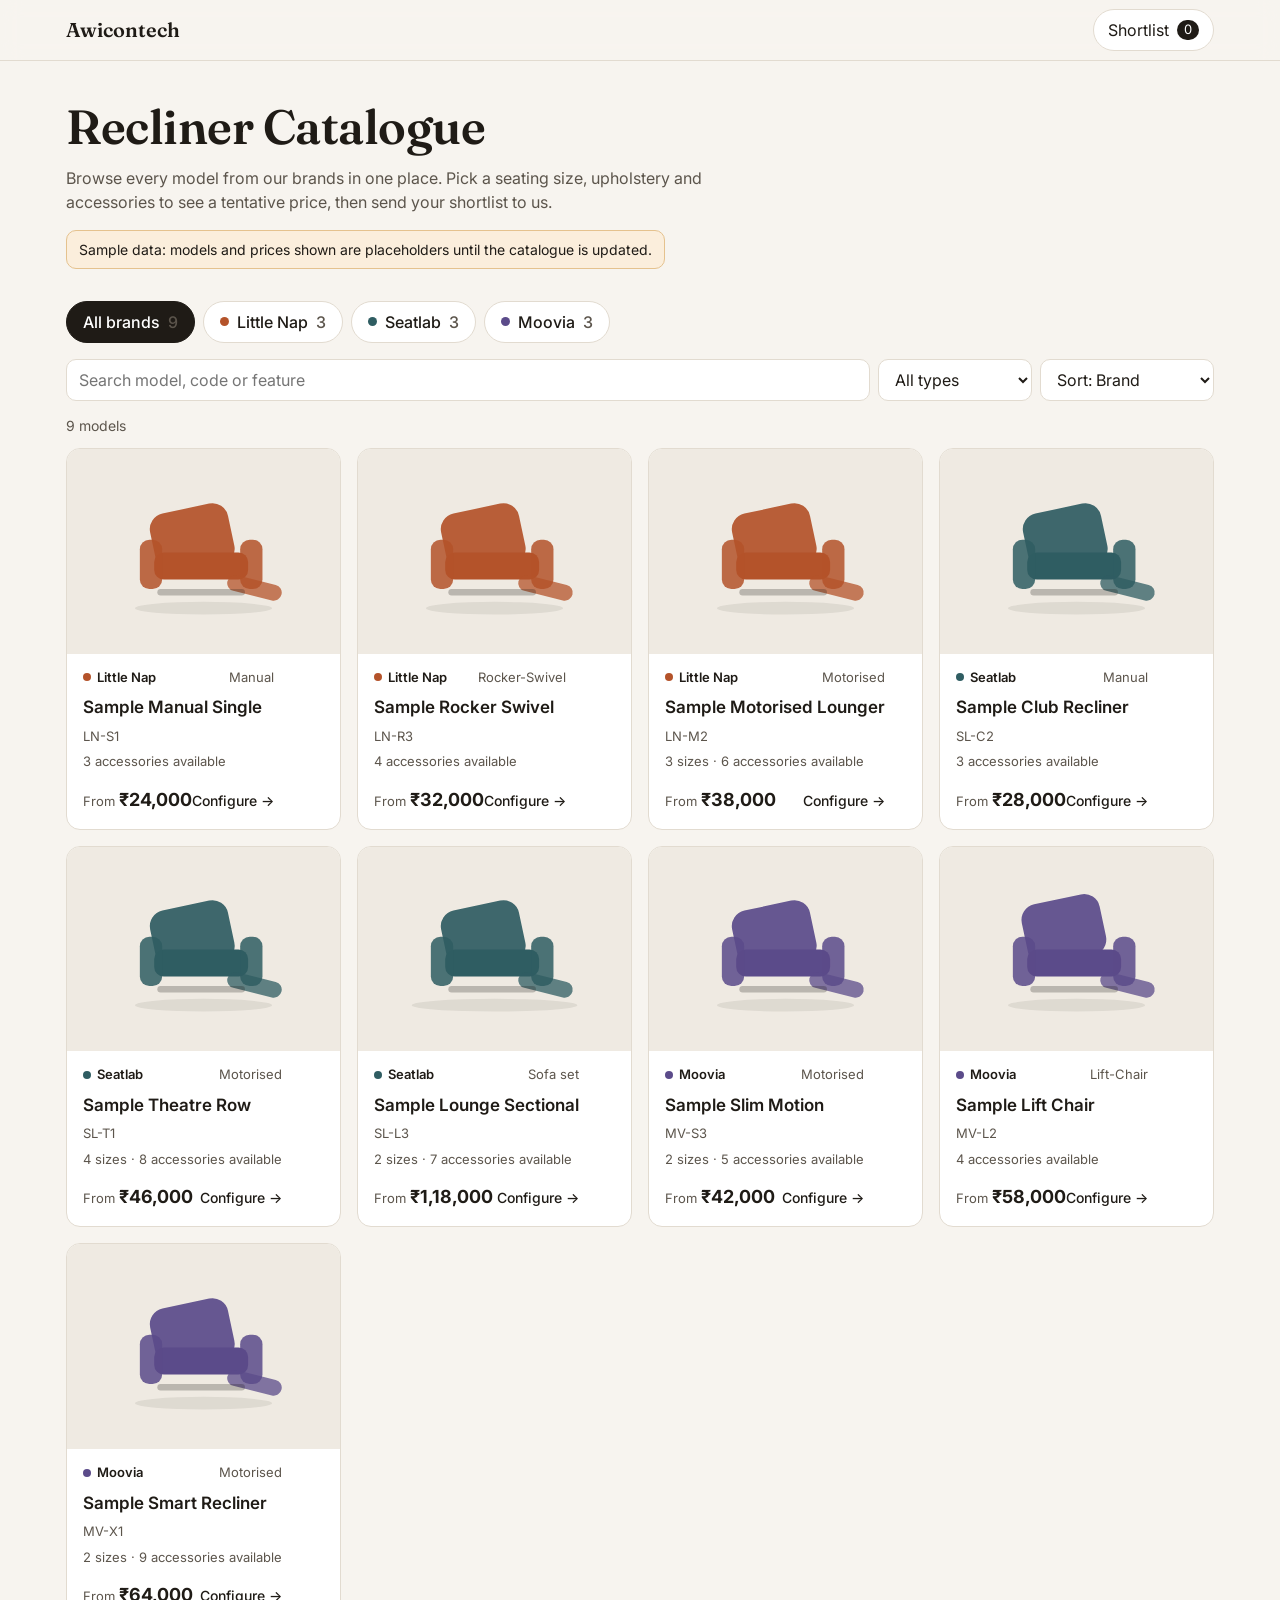
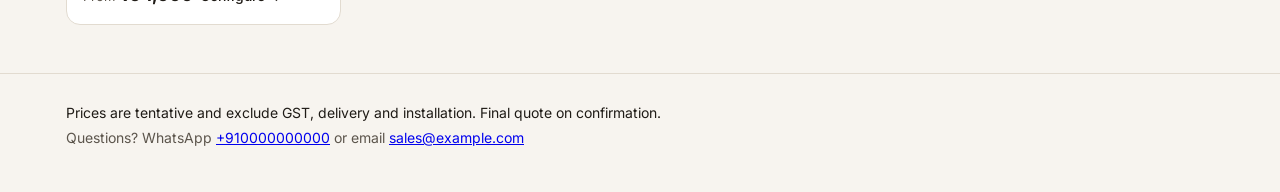
==== index.html @ ffc33d32 "Recliner catalogue page" ====
<!doctype html>
<html lang="en">
<head>
  <meta charset="utf-8">
  <meta name="viewport" content="width=device-width, initial-scale=1">
  <title>Recliner Catalogue</title>
  <meta name="description" content="Browse recliners from Little Nap, Seatlab and Moovia, choose accessories and see a tentative price.">
  <link rel="preconnect" href="https://fonts.googleapis.com">
  <link rel="preconnect" href="https://fonts.gstatic.com" crossorigin>
  <link href="https://fonts.googleapis.com/css2?family=Fraunces:opsz,wght@9..144,500;9..144,600&family=Inter:wght@400;500;600&display=swap" rel="stylesheet">
  <link rel="stylesheet" href="styles.css">
</head>
<body>
  <header class="site-header">
    <div class="wrap header-inner">
      <a class="logo" href="#" id="logo"></a>
      <button class="shortlist-btn" id="openShortlist" type="button" aria-haspopup="dialog">
        Shortlist <span class="count" id="shortlistCount">0</span>
      </button>
    </div>
  </header>

  <main>
    <section class="hero wrap">
      <h1 id="heroTitle">Recliner Catalogue</h1>
      <p class="lede">Browse every model from our brands in one place. Pick a seating size, upholstery and accessories to see a tentative price, then send your shortlist to us.</p>
      <div class="notice" id="sampleNotice" hidden>Sample data: models and prices shown are placeholders until the catalogue is updated.</div>
    </section>

    <section class="wrap controls" aria-label="Filters">
      <div class="brand-tabs" id="brandTabs" role="tablist"></div>
      <div class="filter-row">
        <label class="field search">
          <span class="sr">Search</span>
          <input type="search" id="search" placeholder="Search model, code or feature">
        </label>
        <label class="field">
          <span class="sr">Type</span>
          <select id="typeFilter"></select>
        </label>
        <label class="field">
          <span class="sr">Sort</span>
          <select id="sort">
            <option value="brand">Sort: Brand</option>
            <option value="price-asc">Price: low to high</option>
            <option value="price-desc">Price: high to low</option>
            <option value="name">Name A–Z</option>
          </select>
        </label>
      </div>
      <p class="result-count" id="resultCount" aria-live="polite"></p>
    </section>

    <section class="wrap grid" id="grid" aria-label="Models"></section>
  </main>

  <footer class="site-footer">
    <div class="wrap">
      <p id="priceNote"></p>
      <p class="muted" id="contactLine"></p>
    </div>
  </footer>

  <!-- Model detail / configurator -->
  <dialog class="sheet" id="modelDialog" aria-labelledby="mTitle">
    <form method="dialog" class="sheet-inner" id="modelForm">
      <button class="close" value="close" aria-label="Close">×</button>
      <div class="m-media" id="mMedia"></div>
      <div class="m-body">
        <p class="m-brand" id="mBrand"></p>
        <h2 id="mTitle"></h2>
        <p class="m-desc" id="mDesc"></p>
        <ul class="m-features" id="mFeatures"></ul>

        <fieldset>
          <legend>Seating</legend>
          <div class="chips" id="mVariants"></div>
        </fieldset>
        <fieldset>
          <legend>Upholstery</legend>
          <div class="chips" id="mUpholstery"></div>
        </fieldset>
        <fieldset>
          <legend>Accessories</legend>
          <div class="acc-list" id="mAccessories"></div>
        </fieldset>

        <div class="m-total">
          <div>
            <span class="muted">Tentative price</span>
            <strong id="mTotal"></strong>
            <small class="muted" id="mBreakdown"></small>
          </div>
          <button class="primary" type="button" id="mAdd">Add to shortlist</button>
        </div>
        <button class="link" type="button" id="mShare">Copy link to this model</button>
      </div>
    </form>
  </dialog>

  <!-- Shortlist drawer -->
  <dialog class="drawer" id="shortlistDialog" aria-labelledby="sTitle">
    <div class="drawer-inner">
      <div class="drawer-head">
        <h2 id="sTitle">Your shortlist</h2>
        <button class="close" type="button" id="closeShortlist" aria-label="Close">×</button>
      </div>
      <div class="drawer-list" id="shortlistItems"></div>
      <div class="drawer-foot">
        <div class="grand"><span>Estimated total</span><strong id="grandTotal"></strong></div>
        <p class="muted small" id="drawerNote"></p>
        <div class="drawer-actions">
          <a class="primary" id="sendWhatsapp" target="_blank" rel="noopener">Send on WhatsApp</a>
          <button type="button" id="copyQuote">Copy as text</button>
          <button type="button" id="printQuote">Print / PDF</button>
        </div>
        <button class="link danger" type="button" id="clearShortlist">Clear shortlist</button>
      </div>
    </div>
  </dialog>

  <div class="toast" id="toast" role="status" aria-live="polite"></div>

  <script src="catalogue-data.js"></script>
  <script src="app.js"></script>
</body>
</html>
---- styles.css ----
:root {
  --bg: #F7F4EF;
  --surface: #FFFFFF;
  --surface-2: #EFEAE2;
  --ink: #1F1B16;
  --ink-2: #5C554C;
  --line: #E2DBD0;
  --accent: #1F1B16;
  --accent-ink: #FFFFFF;
  --brand: #B4532A;
  --ok: #2F7D4F;
  --danger: #A33A2B;
  --radius: 14px;
  --shadow: 0 1px 2px rgba(31,27,22,.06), 0 8px 24px rgba(31,27,22,.06);
  color-scheme: light;
}
@media (prefers-color-scheme: dark) {
  :root {
    --bg: #15130F;
    --surface: #1E1B17;
    --surface-2: #2A2620;
    --ink: #F2EDE5;
    --ink-2: #ADA597;
    --line: #36312A;
    --accent: #F2EDE5;
    --accent-ink: #15130F;
    --shadow: 0 1px 2px rgba(0,0,0,.4), 0 8px 24px rgba(0,0,0,.3);
    color-scheme: dark;
  }
}

* { box-sizing: border-box; }
html { -webkit-text-size-adjust: 100%; }
body {
  margin: 0; background: var(--bg); color: var(--ink);
  font: 400 16px/1.5 Inter, system-ui, -apple-system, Segoe UI, sans-serif;
}
h1, h2 { font-family: Fraunces, Georgia, serif; font-weight: 600; letter-spacing: -.01em; margin: 0; }
button, input, select { font: inherit; color: inherit; }
.wrap { max-width: 1180px; margin: 0 auto; padding: 0 16px; }
.muted { color: var(--ink-2); }
.small { font-size: 13px; }
.sr { position: absolute; width: 1px; height: 1px; overflow: hidden; clip: rect(0 0 0 0); }

/* Header */
.site-header {
  position: sticky; top: 0; z-index: 10;
  background: color-mix(in srgb, var(--bg) 88%, transparent);
  backdrop-filter: blur(10px); border-bottom: 1px solid var(--line);
}
.header-inner { display: flex; align-items: center; justify-content: space-between; height: 60px; }
.logo { font-family: Fraunces, Georgia, serif; font-size: 20px; font-weight: 600; text-decoration: none; color: var(--ink); }
.shortlist-btn {
  display: inline-flex; align-items: center; gap: 8px; cursor: pointer;
  border: 1px solid var(--line); background: var(--surface); border-radius: 999px; padding: 8px 14px;
}
.count { background: var(--accent); color: var(--accent-ink); border-radius: 999px; min-width: 22px; padding: 0 6px; font-size: 13px; text-align: center; }

/* Hero */
.hero { padding-top: 40px; padding-bottom: 8px; }
.hero h1 { font-size: clamp(30px, 5vw, 48px); line-height: 1.1; }
.lede { max-width: 640px; color: var(--ink-2); margin: 12px 0 0; }
.notice {
  margin-top: 16px; display: inline-block; padding: 8px 12px; border-radius: 10px; font-size: 14px;
  background: color-mix(in srgb, #E8A33D 18%, var(--surface)); border: 1px solid color-mix(in srgb, #E8A33D 45%, var(--line));
}

/* Controls */
.controls { padding-top: 24px; }
.brand-tabs { display: flex; gap: 8px; overflow-x: auto; padding-bottom: 4px; scrollbar-width: none; }
.brand-tabs button {
  flex: none; cursor: pointer; border: 1px solid var(--line); background: var(--surface);
  border-radius: 999px; padding: 8px 16px; font-weight: 500; display: inline-flex; align-items: center; gap: 8px;
}
.brand-tabs button .dot { width: 9px; height: 9px; border-radius: 50%; }
.brand-tabs button[aria-selected="true"] { background: var(--accent); color: var(--accent-ink); border-color: var(--accent); }
.filter-row { display: grid; grid-template-columns: 1fr auto auto; gap: 8px; margin-top: 12px; }
.field input, .field select {
  width: 100%; height: 42px; border: 1px solid var(--line); background: var(--surface);
  border-radius: 10px; padding: 0 12px;
}
.field input:focus, .field select:focus, button:focus-visible, a:focus-visible { outline: 2px solid var(--brand); outline-offset: 2px; }
.result-count { color: var(--ink-2); font-size: 14px; margin: 14px 0 0; }

/* Grid */
.grid { display: grid; grid-template-columns: repeat(auto-fill, minmax(260px, 1fr)); gap: 16px; padding-top: 12px; padding-bottom: 48px; }
.card {
  background: var(--surface); border: 1px solid var(--line); border-radius: var(--radius); overflow: hidden;
  display: flex; flex-direction: column; cursor: pointer; text-align: left; padding: 0;
  transition: transform .15s ease, box-shadow .15s ease;
}
.card:hover { transform: translateY(-2px); box-shadow: var(--shadow); }
.media { aspect-ratio: 4 / 3; background: var(--surface-2); display: grid; place-items: center; overflow: hidden; }
.media img { width: 100%; height: 100%; object-fit: cover; }
.media svg { width: 70%; height: auto; }
.card-body { padding: 14px 16px 16px; display: flex; flex-direction: column; gap: 6px; flex: 1; }
.card-top { display: flex; justify-content: space-between; align-items: center; gap: 8px; font-size: 13px; }
.brand-pill { display: inline-flex; align-items: center; gap: 6px; font-weight: 600; }
.brand-pill .dot { width: 8px; height: 8px; border-radius: 50%; }
.type { color: var(--ink-2); }
.card h3 { margin: 2px 0 0; font-size: 17px; font-weight: 600; }
.code { color: var(--ink-2); font-size: 13px; }
.card .acc-count { font-size: 13px; color: var(--ink-2); }
.price { margin-top: auto; padding-top: 8px; display: flex; align-items: baseline; justify-content: space-between; }
.price strong { font-size: 18px; }
.price .view { font-size: 14px; font-weight: 500; }
.empty { grid-column: 1 / -1; text-align: center; padding: 48px 0; color: var(--ink-2); }

/* Dialogs */
dialog { border: 0; padding: 0; color: var(--ink); background: transparent; max-width: none; max-height: none; }
dialog::backdrop { background: rgba(20,16,12,.5); }
.close {
  position: absolute; top: 12px; right: 12px; width: 36px; height: 36px; border-radius: 50%;
  border: 1px solid var(--line); background: var(--surface); font-size: 22px; line-height: 1; cursor: pointer; z-index: 2;
}
.sheet { width: min(980px, calc(100% - 32px)); margin: auto; }
.sheet-inner {
  position: relative; background: var(--surface); border-radius: 18px; overflow: hidden;
  display: grid; grid-template-columns: minmax(0, .8fr) minmax(0, 1.2fr); max-height: calc(100vh - 48px);
}
.m-media { background: var(--surface-2); display: grid; place-items: center; min-height: 260px; }
.m-media img { width: 100%; height: 100%; object-fit: cover; }
.m-media svg { width: 72%; }
.m-body { padding: 28px 28px 24px; overflow-y: auto; }
.m-brand { margin: 0 0 4px; font-weight: 600; font-size: 14px; }
.m-body h2 { font-size: 28px; padding-right: 40px; }
.m-desc { color: var(--ink-2); margin: 8px 0 10px; }
.m-features { margin: 0 0 8px; padding-left: 18px; color: var(--ink-2); font-size: 14px; }
fieldset { border: 0; padding: 0; margin: 18px 0 0; }
legend { font-weight: 600; margin-bottom: 8px; font-size: 14px; }
.chips { display: flex; flex-wrap: wrap; gap: 8px; }
.chips label { cursor: pointer; }
.chips input { position: absolute; opacity: 0; pointer-events: none; }
.chips span {
  display: inline-flex; flex-direction: column; border: 1px solid var(--line); border-radius: 10px; padding: 8px 12px; font-size: 14px;
}
.chips span small { color: var(--ink-2); font-size: 12px; }
.chips input:checked + span { border-color: var(--ink); box-shadow: inset 0 0 0 1px var(--ink); }
.chips input:focus-visible + span { outline: 2px solid var(--brand); outline-offset: 2px; }
.acc-list { display: grid; grid-template-columns: repeat(auto-fill, minmax(230px, 1fr)); gap: 6px; }
.acc-list label {
  display: flex; align-items: center; gap: 10px; border: 1px solid var(--line); border-radius: 10px;
  padding: 8px 10px; cursor: pointer; font-size: 14px;
}
.acc-list label:has(input:checked) { border-color: var(--ink); background: var(--surface-2); }
.acc-list input { accent-color: var(--ink); width: 16px; height: 16px; flex: none; }
.acc-list .acc-name { flex: 1; display: flex; flex-direction: column; }
.acc-list .acc-name small { color: var(--ink-2); font-size: 12px; }
.acc-list .acc-price { color: var(--ink-2); white-space: nowrap; }
.m-total {
  position: sticky; bottom: -24px; margin: 22px -28px -24px; padding: 16px 28px;
  background: var(--surface); border-top: 1px solid var(--line);
  display: flex; align-items: center; justify-content: space-between; gap: 12px;
}
.m-total div { display: flex; flex-direction: column; }
.m-total strong { font-size: 24px; }
.primary {
  background: var(--accent); color: var(--accent-ink); border: 0; border-radius: 10px; padding: 12px 18px;
  font-weight: 600; cursor: pointer; text-decoration: none; text-align: center;
}
.link { background: none; border: 0; padding: 0; margin-top: 10px; color: var(--ink-2); text-decoration: underline; cursor: pointer; font-size: 14px; }
.m-total + .link { margin-top: 36px; }
.danger { color: var(--danger); }

/* Drawer */
.drawer { margin: 0 0 0 auto; height: 100%; width: min(440px, 100%); }
.drawer-inner { background: var(--surface); height: 100vh; display: flex; flex-direction: column; }
.drawer-head { position: relative; padding: 20px; border-bottom: 1px solid var(--line); }
.drawer-head h2 { font-size: 22px; }
.drawer-head .close { top: 14px; }
.drawer-list { flex: 1; overflow-y: auto; padding: 8px 20px; }
.s-item { padding: 14px 0; border-bottom: 1px solid var(--line); display: grid; grid-template-columns: 1fr auto; gap: 4px 12px; }
.s-item h4 { margin: 0; font-size: 15px; }
.s-item .meta { font-size: 13px; color: var(--ink-2); grid-column: 1 / -1; }
.s-item .line-total { font-weight: 600; }
.s-item .qty { display: inline-flex; align-items: center; gap: 6px; margin-top: 6px; font-size: 13px; }
.s-item .qty button, .s-item .remove {
  border: 1px solid var(--line); background: var(--surface); border-radius: 8px; height: 28px; min-width: 28px; cursor: pointer;
}
.s-item .remove { font-size: 13px; padding: 0 10px; color: var(--danger); justify-self: end; margin-top: 6px; }
.drawer-empty { color: var(--ink-2); padding: 32px 0; text-align: center; }
.drawer-foot { padding: 16px 20px 20px; border-top: 1px solid var(--line); }
.grand { display: flex; justify-content: space-between; align-items: baseline; }
.grand strong { font-size: 22px; }
.drawer-actions { display: grid; grid-template-columns: 1fr 1fr; gap: 8px; margin-top: 12px; }
.drawer-actions .primary { grid-column: 1 / -1; }
.drawer-actions button:not(.primary) {
  border: 1px solid var(--line); background: var(--surface); border-radius: 10px; padding: 10px; cursor: pointer; font-weight: 500;
}

/* Footer */
.site-footer { border-top: 1px solid var(--line); padding: 24px 0 40px; font-size: 14px; }
.site-footer p { margin: 4px 0; }

/* Toast */
.toast {
  position: fixed; left: 50%; bottom: 24px; transform: translate(-50%, 20px); opacity: 0; pointer-events: none;
  background: var(--accent); color: var(--accent-ink); padding: 10px 16px; border-radius: 10px; font-size: 14px;
  transition: opacity .2s, transform .2s; z-index: 100;
}
.toast.show { opacity: 1; transform: translate(-50%, 0); }

/* Mobile */
@media (max-width: 760px) {
  .filter-row { grid-template-columns: 1fr 1fr; }
  .filter-row .search { grid-column: 1 / -1; }
  .sheet { width: 100%; margin: auto 0 0; }
  .sheet-inner { grid-template-columns: 1fr; border-radius: 18px 18px 0 0; max-height: 92vh; overflow-y: auto; }
  .m-media { min-height: 180px; aspect-ratio: 16 / 9; }
  .m-body { padding: 20px 16px 20px; overflow: visible; }
  .m-total { margin: 20px -16px -20px; padding: 14px 16px; bottom: 0; }
  .acc-list { grid-template-columns: 1fr; }
}

/* Print: a clean quote */
@media print {
  .site-header, .hero, .controls, .grid, .site-footer, .toast, .drawer-actions, .link, .close, .s-item .qty button, .s-item .remove { display: none !important; }
  body { background: #fff; color: #000; }
  .drawer[open] { position: static; width: 100%; }
  .drawer-inner { height: auto; }
  .drawer-list { overflow: visible; }
}
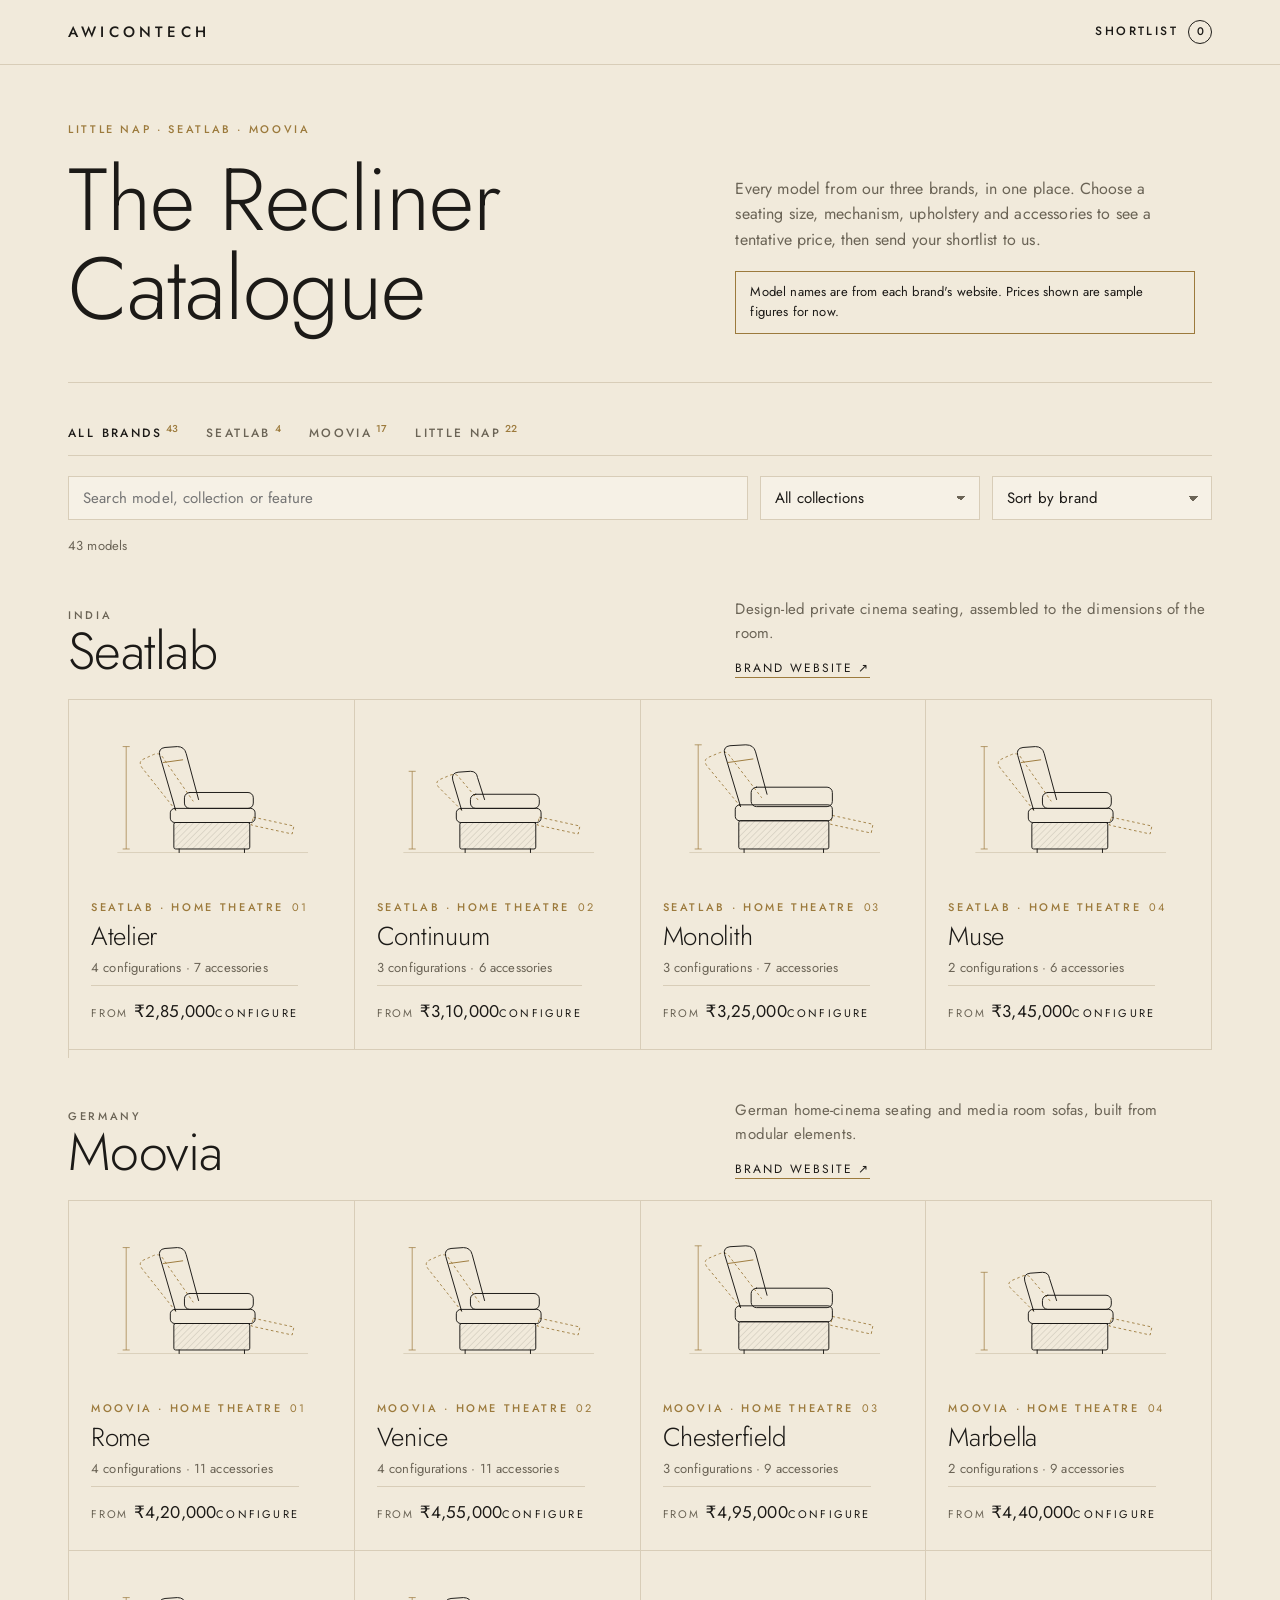
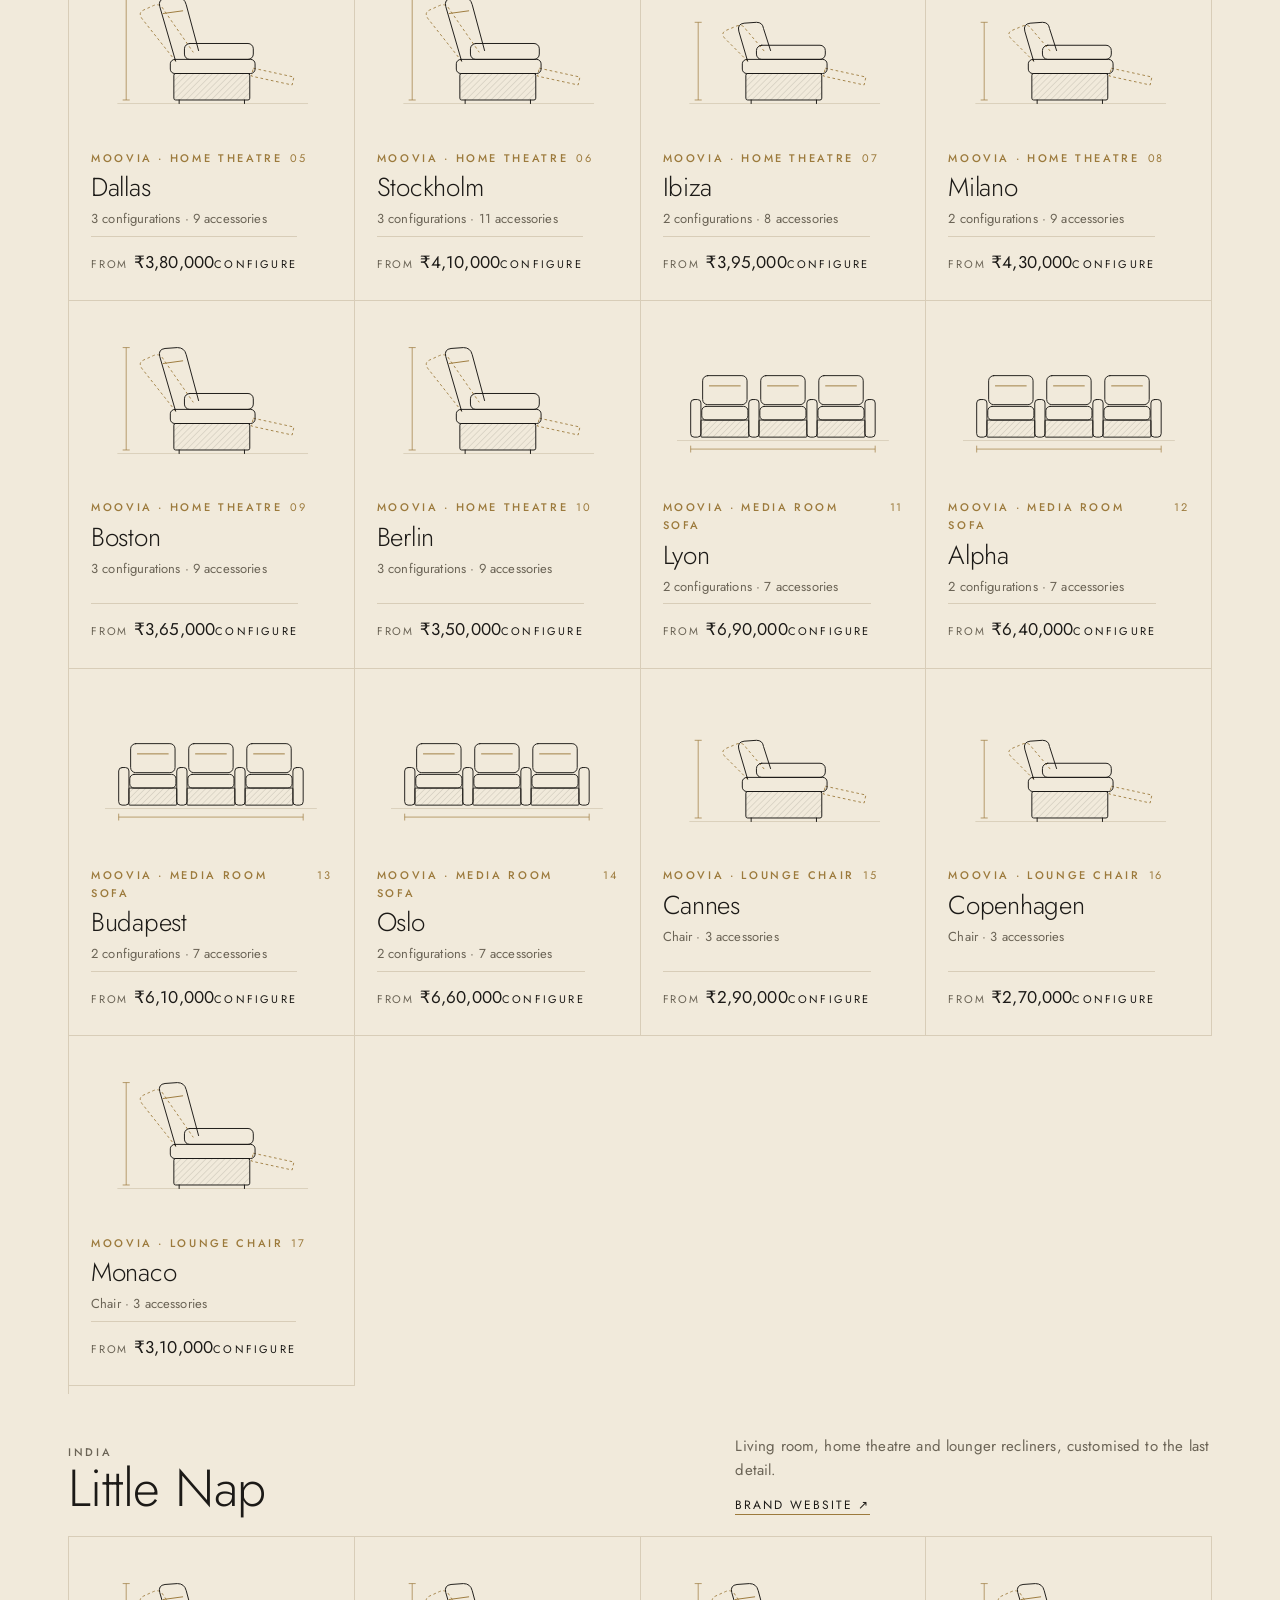
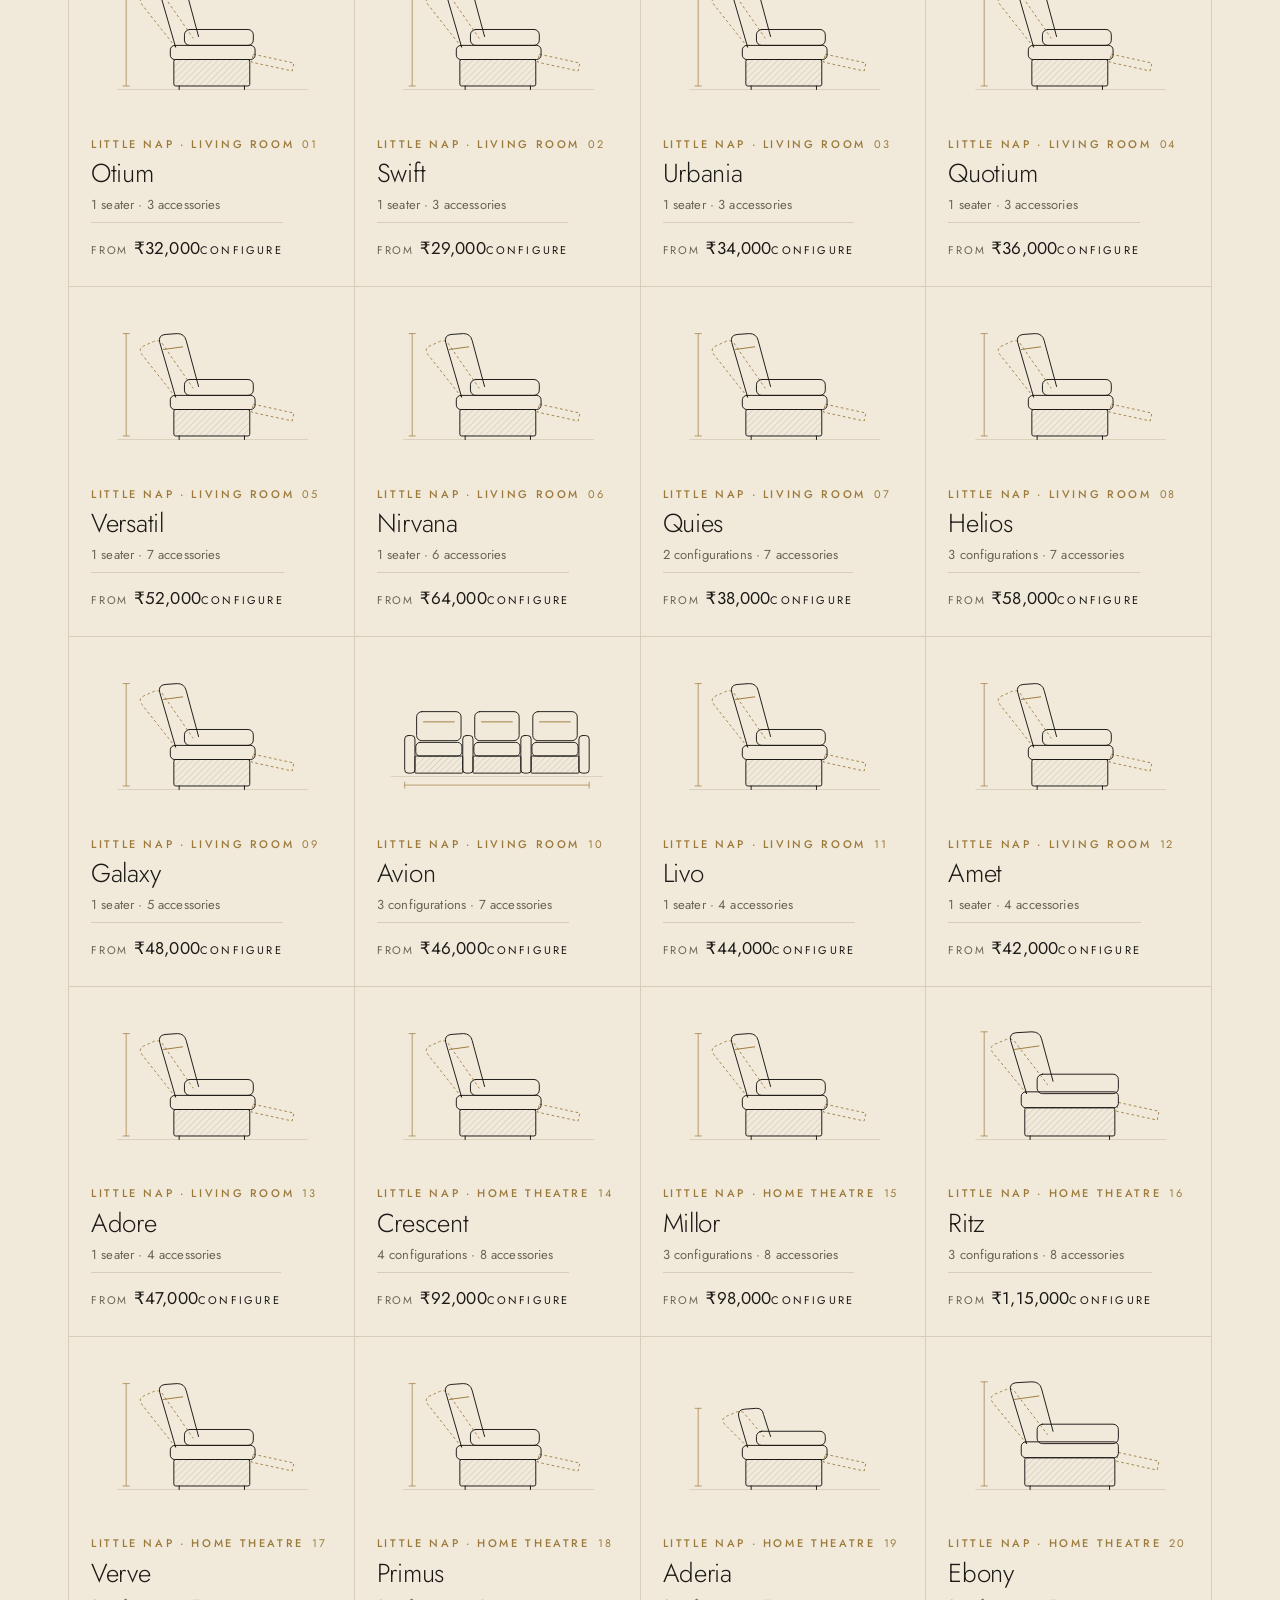
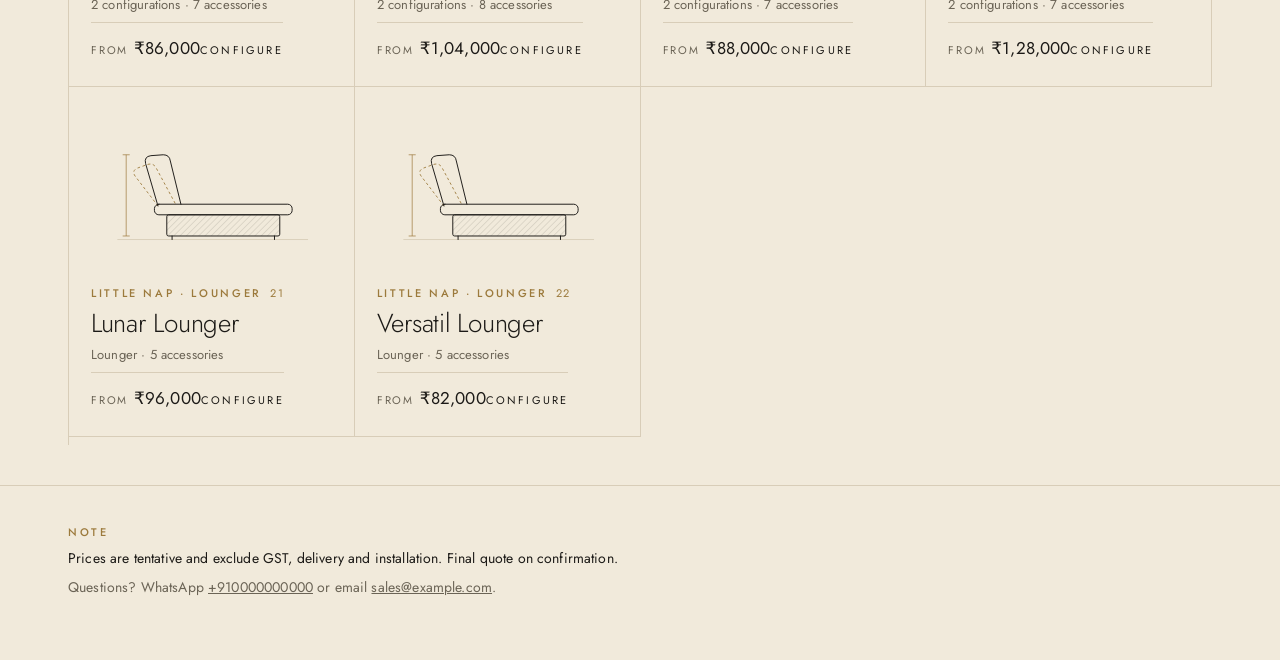
==== commit 04409922: "Real brand model ranges and premium redesign" ====
--- a/index.html
+++ b/index.html
@@ -3,11 +3,11 @@
 <head>
   <meta charset="utf-8">
   <meta name="viewport" content="width=device-width, initial-scale=1">
-  <title>Recliner Catalogue</title>
-  <meta name="description" content="Browse recliners from Little Nap, Seatlab and Moovia, choose accessories and see a tentative price.">
+  <title>The Recliner Catalogue</title>
+  <meta name="description" content="Browse recliners and home cinema seating from Little Nap, Seatlab and Moovia, choose options and accessories, and see a tentative price.">
   <link rel="preconnect" href="https://fonts.googleapis.com">
   <link rel="preconnect" href="https://fonts.gstatic.com" crossorigin>
-  <link href="https://fonts.googleapis.com/css2?family=Fraunces:opsz,wght@9..144,500;9..144,600&family=Inter:wght@400;500;600&display=swap" rel="stylesheet">
+  <link href="https://fonts.googleapis.com/css2?family=Jost:wght@300;400;500&display=swap" rel="stylesheet">
   <link rel="stylesheet" href="styles.css">
 </head>
 <body>
@@ -22,9 +22,15 @@
 
   <main>
     <section class="hero wrap">
-      <h1 id="heroTitle">Recliner Catalogue</h1>
-      <p class="lede">Browse every model from our brands in one place. Pick a seating size, upholstery and accessories to see a tentative price, then send your shortlist to us.</p>
-      <div class="notice" id="sampleNotice" hidden>Sample data: models and prices shown are placeholders until the catalogue is updated.</div>
+      <p class="eyebrow" id="eyebrow"></p>
+      <div class="hero-grid">
+        <h1 id="heroTitle"></h1>
+        <div>
+          <p class="lede">Every model from our three brands, in one place. Choose a seating size, mechanism, upholstery and accessories to see a tentative price, then send your shortlist to us.</p>
+          <p class="notice" id="sampleNotice" hidden>Model names are from each brand's website. Prices shown are sample figures for now.</p>
+        </div>
+      </div>
+      <div class="rule"></div>
     </section>
 
     <section class="wrap controls" aria-label="Filters">
@@ -32,16 +38,16 @@
       <div class="filter-row">
         <label class="field search">
           <span class="sr">Search</span>
-          <input type="search" id="search" placeholder="Search model, code or feature">
+          <input type="search" id="search" placeholder="Search model, collection or feature">
         </label>
         <label class="field">
-          <span class="sr">Type</span>
+          <span class="sr">Collection</span>
           <select id="typeFilter"></select>
         </label>
         <label class="field">
           <span class="sr">Sort</span>
           <select id="sort">
-            <option value="brand">Sort: Brand</option>
+            <option value="brand">Sort by brand</option>
             <option value="price-asc">Price: low to high</option>
             <option value="price-desc">Price: high to low</option>
             <option value="name">Name A–Z</option>
@@ -51,11 +57,12 @@
       <p class="result-count" id="resultCount" aria-live="polite"></p>
     </section>
 
-    <section class="wrap grid" id="grid" aria-label="Models"></section>
+    <section class="wrap" id="grid" aria-label="Models"></section>
   </main>
 
   <footer class="site-footer">
     <div class="wrap">
+      <p class="eyebrow">Note</p>
       <p id="priceNote"></p>
       <p class="muted" id="contactLine"></p>
     </div>
@@ -65,9 +72,14 @@
   <dialog class="sheet" id="modelDialog" aria-labelledby="mTitle">
     <form method="dialog" class="sheet-inner" id="modelForm">
       <button class="close" value="close" aria-label="Close">×</button>
-      <div class="m-media" id="mMedia"></div>
+      <div class="m-media">
+        <div class="m-draw" id="mMedia"></div>
+        <p class="caption" id="mCaption1">Side elevation · not to scale</p>
+        <div class="m-row" id="mRow"></div>
+        <p class="caption" id="mCaption2"></p>
+      </div>
       <div class="m-body">
-        <p class="m-brand" id="mBrand"></p>
+        <p class="eyebrow" id="mBrand"></p>
         <h2 id="mTitle"></h2>
         <p class="m-desc" id="mDesc"></p>
         <ul class="m-features" id="mFeatures"></ul>
@@ -76,10 +88,7 @@
           <legend>Seating</legend>
           <div class="chips" id="mVariants"></div>
         </fieldset>
-        <fieldset>
-          <legend>Upholstery</legend>
-          <div class="chips" id="mUpholstery"></div>
-        </fieldset>
+        <div id="mOptions"></div>
         <fieldset>
           <legend>Accessories</legend>
           <div class="acc-list" id="mAccessories"></div>
@@ -87,7 +96,7 @@
 
         <div class="m-total">
           <div>
-            <span class="muted">Tentative price</span>
+            <span class="eyebrow">Tentative price</span>
             <strong id="mTotal"></strong>
             <small class="muted" id="mBreakdown"></small>
           </div>
@@ -102,12 +111,13 @@
   <dialog class="drawer" id="shortlistDialog" aria-labelledby="sTitle">
     <div class="drawer-inner">
       <div class="drawer-head">
-        <h2 id="sTitle">Your shortlist</h2>
+        <p class="eyebrow">Your selection</p>
+        <h2 id="sTitle">Shortlist</h2>
         <button class="close" type="button" id="closeShortlist" aria-label="Close">×</button>
       </div>
       <div class="drawer-list" id="shortlistItems"></div>
       <div class="drawer-foot">
-        <div class="grand"><span>Estimated total</span><strong id="grandTotal"></strong></div>
+        <div class="grand"><span class="eyebrow">Estimated total</span><strong id="grandTotal"></strong></div>
         <p class="muted small" id="drawerNote"></p>
         <div class="drawer-actions">
           <a class="primary" id="sendWhatsapp" target="_blank" rel="noopener">Send on WhatsApp</a>
--- a/styles.css
+++ b/styles.css
@@ -1,30 +1,30 @@
 :root {
-  --bg: #F7F4EF;
-  --surface: #FFFFFF;
-  --surface-2: #EFEAE2;
-  --ink: #1F1B16;
-  --ink-2: #5C554C;
-  --line: #E2DBD0;
-  --accent: #1F1B16;
-  --accent-ink: #FFFFFF;
-  --brand: #B4532A;
-  --ok: #2F7D4F;
-  --danger: #A33A2B;
-  --radius: 14px;
-  --shadow: 0 1px 2px rgba(31,27,22,.06), 0 8px 24px rgba(31,27,22,.06);
+  --bg: #F1EADB;
+  --surface: #F6F1E6;
+  --panel: #EAE1CE;
+  --ink: #1C1A17;
+  --ink-2: #6B6456;
+  --line: #D8CDB8;
+  --gold: #9C7A3C;
+  --accent: #1C1A17;
+  --accent-ink: #F6F1E6;
+  --danger: #9A3B2E;
+  --shadow: 0 18px 50px rgba(40, 30, 10, .10);
   color-scheme: light;
 }
 @media (prefers-color-scheme: dark) {
   :root {
-    --bg: #15130F;
-    --surface: #1E1B17;
-    --surface-2: #2A2620;
-    --ink: #F2EDE5;
-    --ink-2: #ADA597;
-    --line: #36312A;
-    --accent: #F2EDE5;
-    --accent-ink: #15130F;
-    --shadow: 0 1px 2px rgba(0,0,0,.4), 0 8px 24px rgba(0,0,0,.3);
+    --bg: #14130F;
+    --surface: #1B1915;
+    --panel: #211F1A;
+    --ink: #ECE5D5;
+    --ink-2: #A59C8A;
+    --line: #36322A;
+    --gold: #C9A46A;
+    --accent: #ECE5D5;
+    --accent-ink: #14130F;
+    --danger: #D9826F;
+    --shadow: 0 18px 50px rgba(0, 0, 0, .45);
     color-scheme: dark;
   }
 }
@@ -33,190 +33,246 @@
 html { -webkit-text-size-adjust: 100%; }
 body {
   margin: 0; background: var(--bg); color: var(--ink);
-  font: 400 16px/1.5 Inter, system-ui, -apple-system, Segoe UI, sans-serif;
-}
-h1, h2 { font-family: Fraunces, Georgia, serif; font-weight: 600; letter-spacing: -.01em; margin: 0; }
-button, input, select { font: inherit; color: inherit; }
-.wrap { max-width: 1180px; margin: 0 auto; padding: 0 16px; }
+  font: 400 15px/1.6 Jost, "Helvetica Neue", system-ui, sans-serif;
+  letter-spacing: .01em;
+}
+h1, h2, h3 { font-weight: 300; margin: 0; letter-spacing: -.01em; }
+button, input, select { font: inherit; color: inherit; letter-spacing: inherit; }
+a { color: inherit; }
+.wrap { max-width: 1240px; margin: 0 auto; padding: 0 16px; }
+@media (min-width: 900px) { .wrap { padding: 0 48px; } }
 .muted { color: var(--ink-2); }
 .small { font-size: 13px; }
 .sr { position: absolute; width: 1px; height: 1px; overflow: hidden; clip: rect(0 0 0 0); }
+.eyebrow {
+  margin: 0; color: var(--gold); font-size: 11px; font-weight: 500;
+  letter-spacing: .24em; text-transform: uppercase;
+}
+.rule { height: 1px; background: var(--line); margin-top: 48px; }
 
 /* Header */
 .site-header {
   position: sticky; top: 0; z-index: 10;
-  background: color-mix(in srgb, var(--bg) 88%, transparent);
+  background: color-mix(in srgb, var(--bg) 90%, transparent);
   backdrop-filter: blur(10px); border-bottom: 1px solid var(--line);
 }
-.header-inner { display: flex; align-items: center; justify-content: space-between; height: 60px; }
-.logo { font-family: Fraunces, Georgia, serif; font-size: 20px; font-weight: 600; text-decoration: none; color: var(--ink); }
+.header-inner { display: flex; align-items: center; justify-content: space-between; height: 64px; }
+.logo { font-size: 15px; font-weight: 500; letter-spacing: .28em; text-transform: uppercase; text-decoration: none; }
 .shortlist-btn {
-  display: inline-flex; align-items: center; gap: 8px; cursor: pointer;
-  border: 1px solid var(--line); background: var(--surface); border-radius: 999px; padding: 8px 14px;
-}
-.count { background: var(--accent); color: var(--accent-ink); border-radius: 999px; min-width: 22px; padding: 0 6px; font-size: 13px; text-align: center; }
+  display: inline-flex; align-items: center; gap: 10px; cursor: pointer; background: none;
+  border: 0; border-bottom: 1px solid transparent; padding: 6px 0;
+  font-size: 12px; font-weight: 500; letter-spacing: .2em; text-transform: uppercase;
+}
+.shortlist-btn:hover { border-bottom-color: var(--gold); }
+.count {
+  border: 1px solid var(--ink); border-radius: 999px; min-width: 24px; height: 24px;
+  display: inline-grid; place-items: center; font-size: 11px; letter-spacing: 0;
+}
 
 /* Hero */
-.hero { padding-top: 40px; padding-bottom: 8px; }
-.hero h1 { font-size: clamp(30px, 5vw, 48px); line-height: 1.1; }
-.lede { max-width: 640px; color: var(--ink-2); margin: 12px 0 0; }
+.hero { padding-top: 56px; }
+.hero-grid { display: grid; grid-template-columns: 1.3fr 1fr; gap: 48px; align-items: end; margin-top: 16px; }
+.hero h1 { font-size: clamp(40px, 7vw, 88px); line-height: 1.02; }
+.lede { margin: 0; color: var(--ink-2); max-width: 460px; font-size: 16px; }
 .notice {
-  margin-top: 16px; display: inline-block; padding: 8px 12px; border-radius: 10px; font-size: 14px;
-  background: color-mix(in srgb, #E8A33D 18%, var(--surface)); border: 1px solid color-mix(in srgb, #E8A33D 45%, var(--line));
+  margin: 18px 0 0; padding: 10px 14px; border: 1px solid var(--gold); color: var(--ink);
+  font-size: 13px; max-width: 460px;
 }
 
 /* Controls */
-.controls { padding-top: 24px; }
-.brand-tabs { display: flex; gap: 8px; overflow-x: auto; padding-bottom: 4px; scrollbar-width: none; }
+.controls { padding-top: 28px; }
+.brand-tabs { display: flex; gap: 28px; overflow-x: auto; scrollbar-width: none; border-bottom: 1px solid var(--line); }
 .brand-tabs button {
-  flex: none; cursor: pointer; border: 1px solid var(--line); background: var(--surface);
-  border-radius: 999px; padding: 8px 16px; font-weight: 500; display: inline-flex; align-items: center; gap: 8px;
-}
-.brand-tabs button .dot { width: 9px; height: 9px; border-radius: 50%; }
-.brand-tabs button[aria-selected="true"] { background: var(--accent); color: var(--accent-ink); border-color: var(--accent); }
-.filter-row { display: grid; grid-template-columns: 1fr auto auto; gap: 8px; margin-top: 12px; }
+  flex: none; cursor: pointer; background: none; border: 0; padding: 10px 0 12px; margin-bottom: -1px;
+  border-bottom: 1px solid transparent; font-size: 12px; font-weight: 500; letter-spacing: .2em; text-transform: uppercase;
+  color: var(--ink-2);
+}
+.brand-tabs button sup { font-size: 10px; letter-spacing: 0; margin-left: 4px; color: var(--gold); }
+.brand-tabs button[aria-selected="true"] { color: var(--ink); border-bottom-color: var(--gold); }
+.brand-tabs button:hover { color: var(--ink); }
+.filter-row { display: grid; grid-template-columns: 1fr 220px 220px; gap: 12px; margin-top: 20px; }
 .field input, .field select {
-  width: 100%; height: 42px; border: 1px solid var(--line); background: var(--surface);
-  border-radius: 10px; padding: 0 12px;
-}
-.field input:focus, .field select:focus, button:focus-visible, a:focus-visible { outline: 2px solid var(--brand); outline-offset: 2px; }
-.result-count { color: var(--ink-2); font-size: 14px; margin: 14px 0 0; }
-
-/* Grid */
-.grid { display: grid; grid-template-columns: repeat(auto-fill, minmax(260px, 1fr)); gap: 16px; padding-top: 12px; padding-bottom: 48px; }
+  width: 100%; height: 44px; border: 1px solid var(--line); background: var(--surface);
+  border-radius: 0; padding: 0 14px; appearance: none; -webkit-appearance: none;
+}
+.field select {
+  background-image: linear-gradient(45deg, transparent 50%, var(--ink-2) 50%), linear-gradient(135deg, var(--ink-2) 50%, transparent 50%);
+  background-position: calc(100% - 18px) 19px, calc(100% - 13px) 19px; background-size: 5px 5px; background-repeat: no-repeat;
+}
+.field input:focus, .field select:focus, button:focus-visible, a:focus-visible { outline: 1px solid var(--gold); outline-offset: 2px; }
+.result-count { color: var(--ink-2); font-size: 13px; margin: 16px 0 0; }
+
+/* Brand sections + grid */
+.brand-section { padding-top: 40px; }
+.brand-head {
+  display: grid; grid-template-columns: 1.3fr 1fr; gap: 48px; align-items: end;
+  padding-bottom: 20px; border-bottom: 1px solid var(--line);
+}
+.brand-head h2 { font-size: clamp(32px, 4.5vw, 52px); line-height: 1.05; }
+.brand-head p { margin: 0; color: var(--ink-2); }
+.brand-head .site { font-size: 12px; letter-spacing: .16em; text-transform: uppercase; text-decoration: none; border-bottom: 1px solid var(--gold); color: var(--ink); }
+.grid {
+  display: grid; grid-template-columns: repeat(auto-fill, minmax(270px, 1fr));
+  border-left: 1px solid var(--line); margin-top: 0; padding-bottom: 8px;
+}
 .card {
-  background: var(--surface); border: 1px solid var(--line); border-radius: var(--radius); overflow: hidden;
-  display: flex; flex-direction: column; cursor: pointer; text-align: left; padding: 0;
-  transition: transform .15s ease, box-shadow .15s ease;
-}
-.card:hover { transform: translateY(-2px); box-shadow: var(--shadow); }
-.media { aspect-ratio: 4 / 3; background: var(--surface-2); display: grid; place-items: center; overflow: hidden; }
-.media img { width: 100%; height: 100%; object-fit: cover; }
-.media svg { width: 70%; height: auto; }
-.card-body { padding: 14px 16px 16px; display: flex; flex-direction: column; gap: 6px; flex: 1; }
-.card-top { display: flex; justify-content: space-between; align-items: center; gap: 8px; font-size: 13px; }
-.brand-pill { display: inline-flex; align-items: center; gap: 6px; font-weight: 600; }
-.brand-pill .dot { width: 8px; height: 8px; border-radius: 50%; }
-.type { color: var(--ink-2); }
-.card h3 { margin: 2px 0 0; font-size: 17px; font-weight: 600; }
-.code { color: var(--ink-2); font-size: 13px; }
-.card .acc-count { font-size: 13px; color: var(--ink-2); }
-.price { margin-top: auto; padding-top: 8px; display: flex; align-items: baseline; justify-content: space-between; }
-.price strong { font-size: 18px; }
-.price .view { font-size: 14px; font-weight: 500; }
-.empty { grid-column: 1 / -1; text-align: center; padding: 48px 0; color: var(--ink-2); }
+  background: none; border: 0; border-right: 1px solid var(--line); border-bottom: 1px solid var(--line);
+  text-align: left; padding: 22px 22px 24px; cursor: pointer; display: flex; flex-direction: column; gap: 6px;
+  transition: background .2s ease;
+}
+.card:hover { background: var(--surface); }
+.card:hover .view { color: var(--gold); }
+.card .media { aspect-ratio: 3 / 2; display: grid; place-items: center; margin-bottom: 10px; color: var(--ink); }
+.card .media img { width: 100%; height: 100%; object-fit: cover; }
+.card .media svg { width: 88%; height: auto; }
+.card-top { display: flex; justify-content: space-between; gap: 8px; }
+.card-top .idx { color: var(--gold); font-size: 11px; letter-spacing: .16em; }
+.card h3 { font-size: 26px; line-height: 1.15; }
+.card .meta { color: var(--ink-2); font-size: 13px; }
+.price { margin-top: auto; padding-top: 12px; display: flex; align-items: baseline; justify-content: space-between; border-top: 1px solid var(--line); }
+.price strong { font-weight: 400; font-size: 17px; }
+.price .from { font-size: 11px; letter-spacing: .16em; text-transform: uppercase; color: var(--ink-2); margin-right: 6px; }
+.view { font-size: 11px; letter-spacing: .2em; text-transform: uppercase; transition: color .2s; }
+.empty { text-align: center; padding: 64px 0; color: var(--ink-2); }
+
+/* Drawings */
+.draw .stroke { fill: none; stroke: currentColor; stroke-width: 1.1; stroke-linejoin: round; stroke-linecap: round; }
+.draw .gold { fill: none; stroke: var(--gold); stroke-width: 1.1; stroke-linecap: round; }
+.draw .dash { fill: none; stroke: var(--gold); stroke-width: 1; stroke-dasharray: 3 3; }
+.draw .hatch { fill: url(#hatch); stroke: currentColor; stroke-width: 1.1; }
+.draw .floor { stroke: var(--line); stroke-width: 1; }
+.draw .dim { stroke: var(--gold); stroke-width: .8; }
+.draw text { font: 500 7px Jost, sans-serif; letter-spacing: .12em; fill: var(--gold); }
 
 /* Dialogs */
 dialog { border: 0; padding: 0; color: var(--ink); background: transparent; max-width: none; max-height: none; }
-dialog::backdrop { background: rgba(20,16,12,.5); }
+dialog::backdrop { background: rgba(20, 16, 10, .55); }
 .close {
-  position: absolute; top: 12px; right: 12px; width: 36px; height: 36px; border-radius: 50%;
-  border: 1px solid var(--line); background: var(--surface); font-size: 22px; line-height: 1; cursor: pointer; z-index: 2;
-}
-.sheet { width: min(980px, calc(100% - 32px)); margin: auto; }
+  position: absolute; top: 14px; right: 14px; width: 38px; height: 38px; border-radius: 50%;
+  border: 1px solid var(--line); background: var(--surface); font-size: 20px; line-height: 1; cursor: pointer; z-index: 2;
+}
+.sheet { width: min(1080px, calc(100% - 32px)); margin: auto; }
 .sheet-inner {
-  position: relative; background: var(--surface); border-radius: 18px; overflow: hidden;
-  display: grid; grid-template-columns: minmax(0, .8fr) minmax(0, 1.2fr); max-height: calc(100vh - 48px);
-}
-.m-media { background: var(--surface-2); display: grid; place-items: center; min-height: 260px; }
-.m-media img { width: 100%; height: 100%; object-fit: cover; }
-.m-media svg { width: 72%; }
-.m-body { padding: 28px 28px 24px; overflow-y: auto; }
-.m-brand { margin: 0 0 4px; font-weight: 600; font-size: 14px; }
-.m-body h2 { font-size: 28px; padding-right: 40px; }
-.m-desc { color: var(--ink-2); margin: 8px 0 10px; }
-.m-features { margin: 0 0 8px; padding-left: 18px; color: var(--ink-2); font-size: 14px; }
-fieldset { border: 0; padding: 0; margin: 18px 0 0; }
-legend { font-weight: 600; margin-bottom: 8px; font-size: 14px; }
+  position: relative; background: var(--surface); box-shadow: var(--shadow);
+  display: grid; grid-template-columns: minmax(0, .85fr) minmax(0, 1.15fr); grid-template-rows: minmax(0, 1fr); height: min(860px, calc(100vh - 48px));
+}
+.m-media { background: var(--panel); padding: 36px 28px; display: flex; flex-direction: column; justify-content: center; gap: 6px; color: var(--ink); }
+.m-draw svg, .m-row svg { width: 100%; height: auto; display: block; }
+.m-row svg { max-height: 220px; width: auto; max-width: 100%; margin: 0 auto; }
+.m-draw img { width: 100%; height: auto; display: block; }
+.m-row { margin-top: 24px; }
+.caption { margin: 0; font-size: 10px; letter-spacing: .2em; text-transform: uppercase; color: var(--ink-2); text-align: center; }
+.m-body { padding: 36px 36px 28px; overflow-y: auto; }
+.m-body h2 { font-size: 44px; line-height: 1.05; margin-top: 8px; padding-right: 40px; }
+.m-desc { color: var(--ink-2); margin: 10px 0 8px; }
+.m-features { margin: 0; padding: 0; list-style: none; border-top: 1px solid var(--line); }
+.m-features li { padding: 7px 0; border-bottom: 1px solid var(--line); font-size: 14px; }
+fieldset { border: 0; padding: 0; margin: 24px 0 0; min-width: 0; }
+legend { color: var(--gold); font-size: 11px; font-weight: 500; letter-spacing: .22em; text-transform: uppercase; margin-bottom: 10px; padding: 0; }
 .chips { display: flex; flex-wrap: wrap; gap: 8px; }
 .chips label { cursor: pointer; }
 .chips input { position: absolute; opacity: 0; pointer-events: none; }
 .chips span {
-  display: inline-flex; flex-direction: column; border: 1px solid var(--line); border-radius: 10px; padding: 8px 12px; font-size: 14px;
+  display: inline-flex; flex-direction: column; border: 1px solid var(--line); padding: 9px 14px; font-size: 14px; min-width: 120px;
+  transition: border-color .15s;
 }
 .chips span small { color: var(--ink-2); font-size: 12px; }
+.chips label:hover span { border-color: var(--ink-2); }
 .chips input:checked + span { border-color: var(--ink); box-shadow: inset 0 0 0 1px var(--ink); }
-.chips input:focus-visible + span { outline: 2px solid var(--brand); outline-offset: 2px; }
-.acc-list { display: grid; grid-template-columns: repeat(auto-fill, minmax(230px, 1fr)); gap: 6px; }
+.chips input:focus-visible + span { outline: 1px solid var(--gold); outline-offset: 2px; }
+.acc-list { display: grid; grid-template-columns: repeat(auto-fill, minmax(240px, 1fr)); border-top: 1px solid var(--line); }
 .acc-list label {
-  display: flex; align-items: center; gap: 10px; border: 1px solid var(--line); border-radius: 10px;
-  padding: 8px 10px; cursor: pointer; font-size: 14px;
-}
-.acc-list label:has(input:checked) { border-color: var(--ink); background: var(--surface-2); }
-.acc-list input { accent-color: var(--ink); width: 16px; height: 16px; flex: none; }
-.acc-list .acc-name { flex: 1; display: flex; flex-direction: column; }
-.acc-list .acc-name small { color: var(--ink-2); font-size: 12px; }
-.acc-list .acc-price { color: var(--ink-2); white-space: nowrap; }
+  display: flex; align-items: center; gap: 12px; border-bottom: 1px solid var(--line);
+  padding: 10px 4px; cursor: pointer; font-size: 14px;
+}
+.acc-list label:has(input:checked) .acc-name { color: var(--ink); font-weight: 500; }
+.acc-list input { accent-color: var(--gold); width: 16px; height: 16px; flex: none; }
+.acc-list .acc-name { flex: 1; display: flex; flex-direction: column; color: var(--ink); }
+.acc-list .acc-name small { color: var(--ink-2); font-size: 12px; font-weight: 400; }
+.acc-list .acc-price { color: var(--ink-2); white-space: nowrap; font-size: 13px; }
 .m-total {
-  position: sticky; bottom: -24px; margin: 22px -28px -24px; padding: 16px 28px;
+  position: sticky; bottom: -28px; margin: 28px -36px -28px; padding: 18px 36px;
   background: var(--surface); border-top: 1px solid var(--line);
-  display: flex; align-items: center; justify-content: space-between; gap: 12px;
-}
-.m-total div { display: flex; flex-direction: column; }
-.m-total strong { font-size: 24px; }
+  display: flex; align-items: center; justify-content: space-between; gap: 16px;
+}
+.m-total div { display: flex; flex-direction: column; gap: 2px; }
+.m-total strong { font-size: 30px; font-weight: 300; line-height: 1.1; }
 .primary {
-  background: var(--accent); color: var(--accent-ink); border: 0; border-radius: 10px; padding: 12px 18px;
-  font-weight: 600; cursor: pointer; text-decoration: none; text-align: center;
-}
-.link { background: none; border: 0; padding: 0; margin-top: 10px; color: var(--ink-2); text-decoration: underline; cursor: pointer; font-size: 14px; }
-.m-total + .link { margin-top: 36px; }
+  background: var(--accent); color: var(--accent-ink); border: 0; padding: 14px 22px; cursor: pointer;
+  font-size: 12px; font-weight: 500; letter-spacing: .2em; text-transform: uppercase; text-decoration: none; text-align: center;
+}
+.primary:hover { background: var(--gold); color: #fff; }
+.link { background: none; border: 0; padding: 0; color: var(--ink-2); text-decoration: underline; text-underline-offset: 3px; cursor: pointer; font-size: 13px; }
+.m-total + .link { margin-top: 40px; }
 .danger { color: var(--danger); }
 
 /* Drawer */
-.drawer { margin: 0 0 0 auto; height: 100%; width: min(440px, 100%); }
-.drawer-inner { background: var(--surface); height: 100vh; display: flex; flex-direction: column; }
-.drawer-head { position: relative; padding: 20px; border-bottom: 1px solid var(--line); }
-.drawer-head h2 { font-size: 22px; }
-.drawer-head .close { top: 14px; }
-.drawer-list { flex: 1; overflow-y: auto; padding: 8px 20px; }
-.s-item { padding: 14px 0; border-bottom: 1px solid var(--line); display: grid; grid-template-columns: 1fr auto; gap: 4px 12px; }
-.s-item h4 { margin: 0; font-size: 15px; }
+.drawer { margin: 0 0 0 auto; height: 100%; width: min(460px, 100%); }
+.drawer-inner { background: var(--surface); height: 100vh; display: flex; flex-direction: column; box-shadow: var(--shadow); }
+.drawer-head { position: relative; padding: 28px 24px 18px; border-bottom: 1px solid var(--line); }
+.drawer-head h2 { font-size: 34px; margin-top: 4px; }
+.drawer-head .close { top: 24px; }
+.drawer-list { flex: 1; overflow-y: auto; padding: 0 24px; }
+.s-item { padding: 16px 0; border-bottom: 1px solid var(--line); display: grid; grid-template-columns: 1fr auto; gap: 4px 12px; }
+.s-item h4 { margin: 0; font-size: 18px; font-weight: 400; }
+.s-item h4 small { display: block; color: var(--gold); font-size: 10px; letter-spacing: .2em; text-transform: uppercase; font-weight: 500; }
 .s-item .meta { font-size: 13px; color: var(--ink-2); grid-column: 1 / -1; }
-.s-item .line-total { font-weight: 600; }
-.s-item .qty { display: inline-flex; align-items: center; gap: 6px; margin-top: 6px; font-size: 13px; }
+.s-item .line-total { font-size: 16px; }
+.s-item .qty { display: inline-flex; align-items: center; gap: 8px; margin-top: 6px; font-size: 13px; }
 .s-item .qty button, .s-item .remove {
-  border: 1px solid var(--line); background: var(--surface); border-radius: 8px; height: 28px; min-width: 28px; cursor: pointer;
-}
-.s-item .remove { font-size: 13px; padding: 0 10px; color: var(--danger); justify-self: end; margin-top: 6px; }
-.drawer-empty { color: var(--ink-2); padding: 32px 0; text-align: center; }
-.drawer-foot { padding: 16px 20px 20px; border-top: 1px solid var(--line); }
+  border: 1px solid var(--line); background: none; height: 28px; min-width: 28px; cursor: pointer;
+}
+.s-item .remove { font-size: 12px; padding: 0 10px; color: var(--danger); justify-self: end; margin-top: 6px; }
+.drawer-empty { color: var(--ink-2); padding: 40px 0; text-align: center; }
+.drawer-foot { padding: 18px 24px 24px; border-top: 1px solid var(--line); }
 .grand { display: flex; justify-content: space-between; align-items: baseline; }
-.grand strong { font-size: 22px; }
-.drawer-actions { display: grid; grid-template-columns: 1fr 1fr; gap: 8px; margin-top: 12px; }
+.grand strong { font-size: 28px; font-weight: 300; }
+.drawer-actions { display: grid; grid-template-columns: 1fr 1fr; gap: 8px; margin-top: 14px; }
 .drawer-actions .primary { grid-column: 1 / -1; }
 .drawer-actions button:not(.primary) {
-  border: 1px solid var(--line); background: var(--surface); border-radius: 10px; padding: 10px; cursor: pointer; font-weight: 500;
-}
+  border: 1px solid var(--line); background: none; padding: 11px; cursor: pointer;
+  font-size: 12px; letter-spacing: .16em; text-transform: uppercase;
+}
+.drawer-foot .link { margin-top: 14px; }
 
 /* Footer */
-.site-footer { border-top: 1px solid var(--line); padding: 24px 0 40px; font-size: 14px; }
-.site-footer p { margin: 4px 0; }
+.site-footer { border-top: 1px solid var(--line); padding: 32px 0 56px; margin-top: 40px; font-size: 14px; }
+.site-footer p { margin: 6px 0; max-width: 640px; }
 
 /* Toast */
 .toast {
   position: fixed; left: 50%; bottom: 24px; transform: translate(-50%, 20px); opacity: 0; pointer-events: none;
-  background: var(--accent); color: var(--accent-ink); padding: 10px 16px; border-radius: 10px; font-size: 14px;
+  background: var(--accent); color: var(--accent-ink); padding: 10px 18px; font-size: 13px; letter-spacing: .06em;
   transition: opacity .2s, transform .2s; z-index: 100;
 }
 .toast.show { opacity: 1; transform: translate(-50%, 0); }
 
 /* Mobile */
 @media (max-width: 760px) {
+  .hero { padding-top: 36px; }
+  .hero-grid, .brand-head { grid-template-columns: 1fr; gap: 16px; }
+  .rule { margin-top: 32px; }
+  .brand-tabs { gap: 20px; }
   .filter-row { grid-template-columns: 1fr 1fr; }
   .filter-row .search { grid-column: 1 / -1; }
   .sheet { width: 100%; margin: auto 0 0; }
-  .sheet-inner { grid-template-columns: 1fr; border-radius: 18px 18px 0 0; max-height: 92vh; overflow-y: auto; }
-  .m-media { min-height: 180px; aspect-ratio: 16 / 9; }
-  .m-body { padding: 20px 16px 20px; overflow: visible; }
-  .m-total { margin: 20px -16px -20px; padding: 14px 16px; bottom: 0; }
-  .acc-list { grid-template-columns: 1fr; }
+  .sheet-inner { grid-template-columns: 1fr; grid-template-rows: auto; height: auto; max-height: 94vh; overflow-y: auto; }
+  .m-media { padding: 28px 20px 20px; }
+  .m-row { margin-top: 10px; }
+  .m-draw svg { max-height: 150px; width: auto; max-width: 100%; margin: 0 auto; }
+  .m-row svg { max-height: 110px; width: auto; max-width: 100%; margin: 0 auto; }
+  .m-body { padding: 24px 16px; overflow: visible; }
+  .m-body h2 { font-size: 36px; }
+  .m-total { margin: 24px -16px -24px; padding: 14px 16px; bottom: 0; }
+  .m-total strong { font-size: 24px; }
+  .primary { padding: 13px 16px; }
 }
 
 /* Print: a clean quote */
 @media print {
-  .site-header, .hero, .controls, .grid, .site-footer, .toast, .drawer-actions, .link, .close, .s-item .qty button, .s-item .remove { display: none !important; }
+  .site-header, .hero, .controls, #grid, .site-footer, .toast, .drawer-actions, .link, .close, .s-item .qty button, .s-item .remove { display: none !important; }
   body { background: #fff; color: #000; }
   .drawer[open] { position: static; width: 100%; }
-  .drawer-inner { height: auto; }
+  .drawer-inner { height: auto; box-shadow: none; }
   .drawer-list { overflow: visible; }
 }
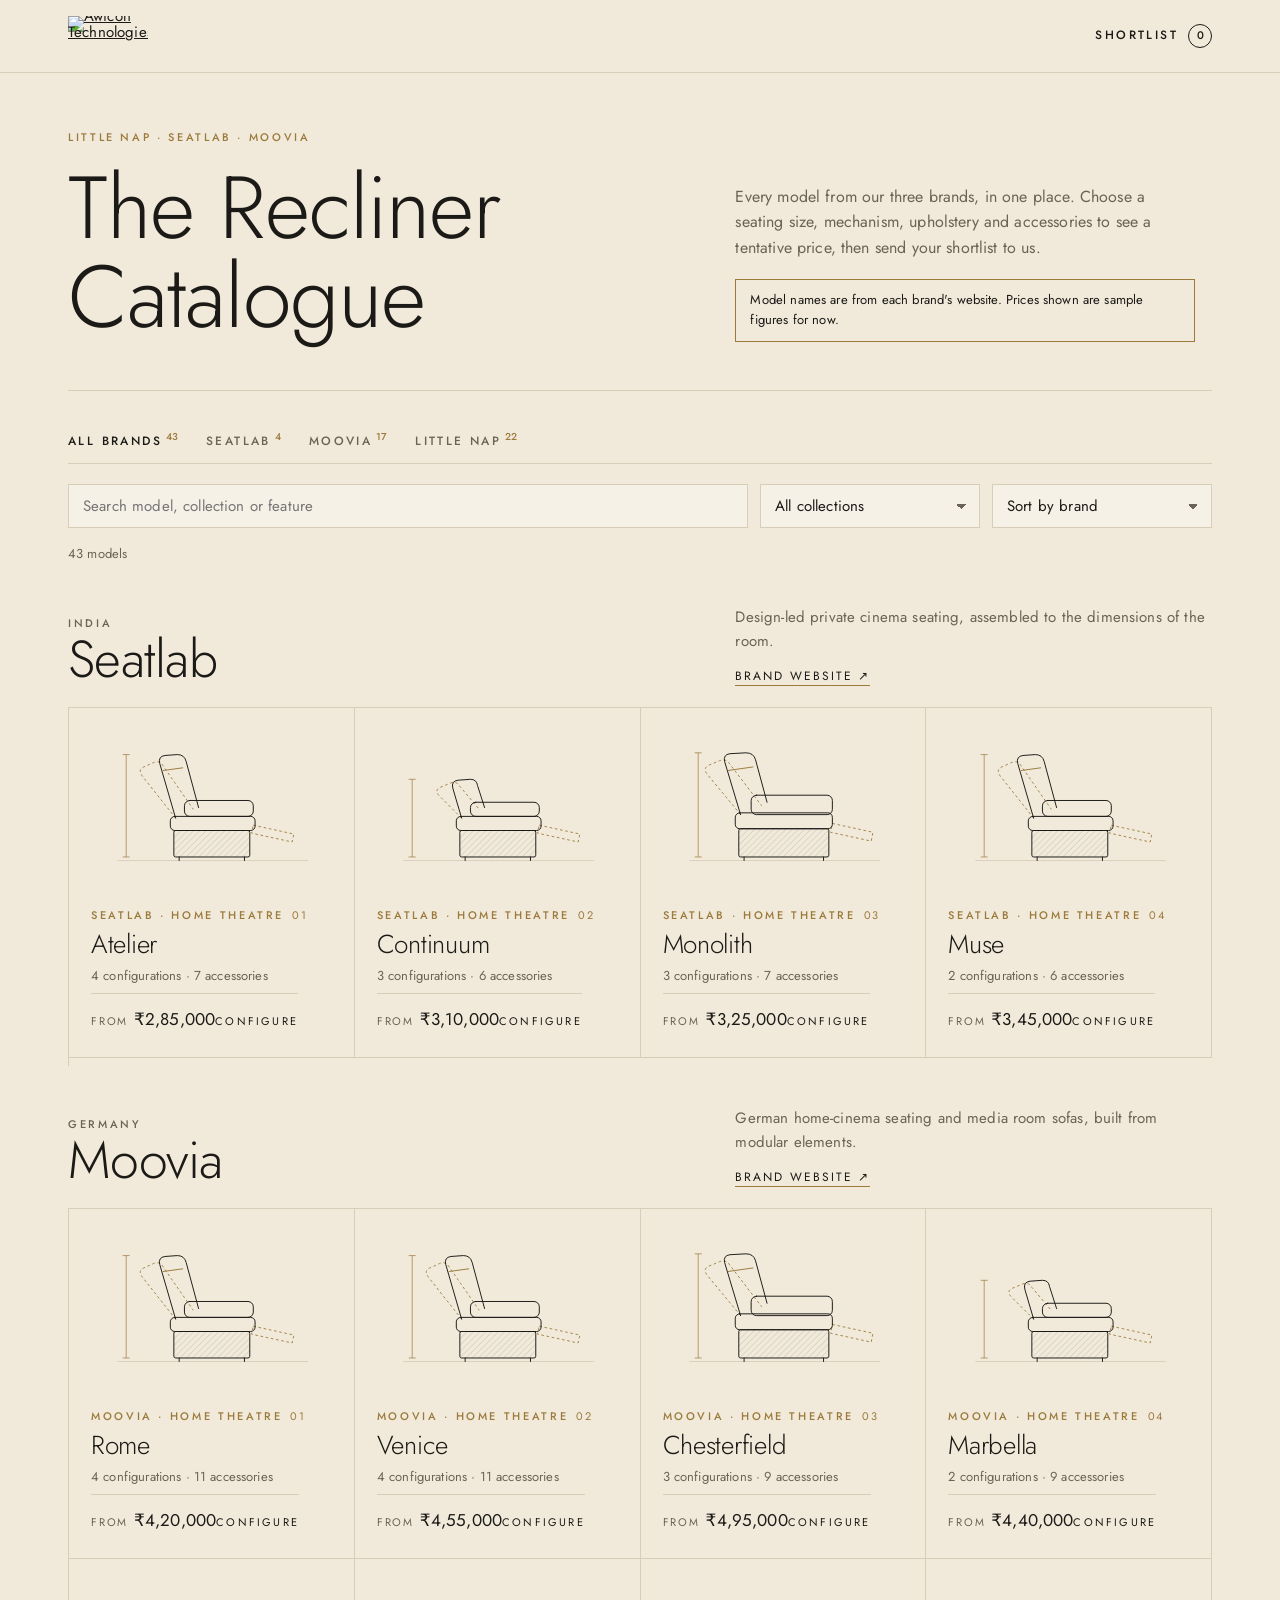
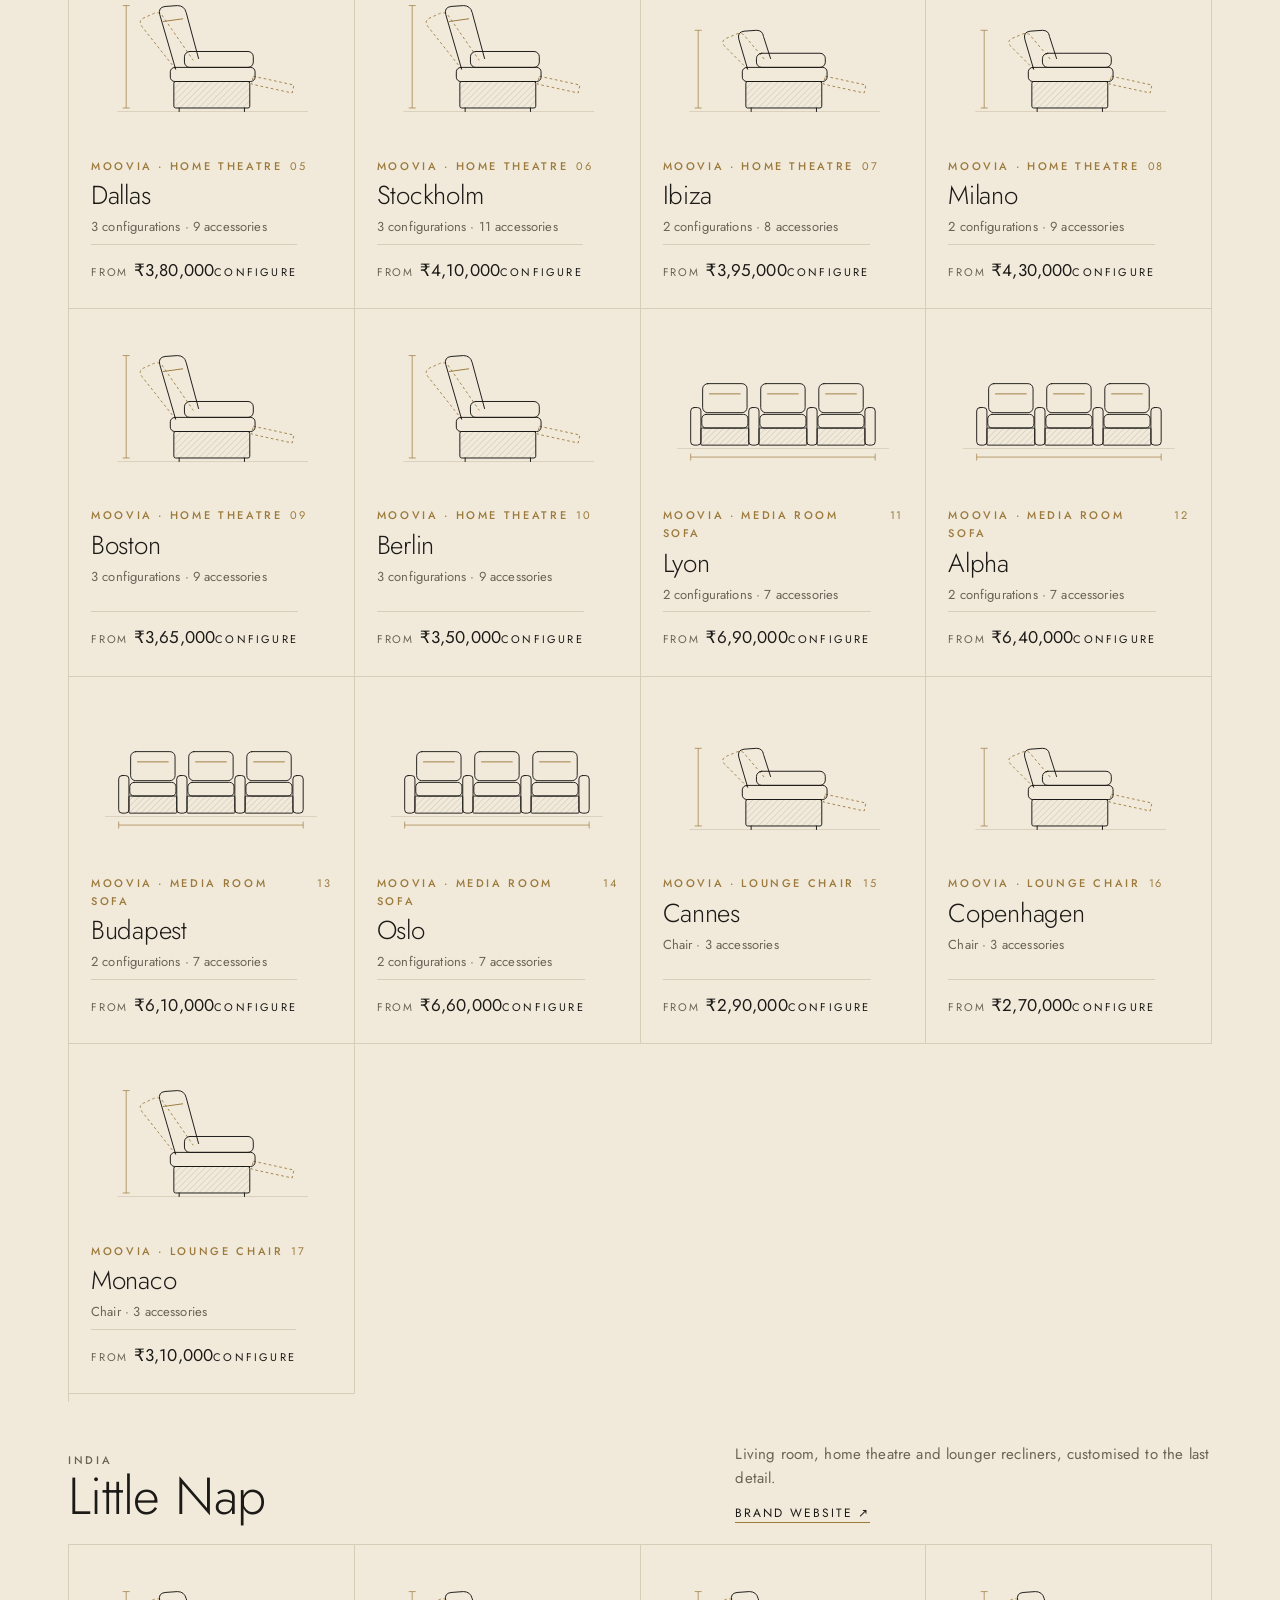
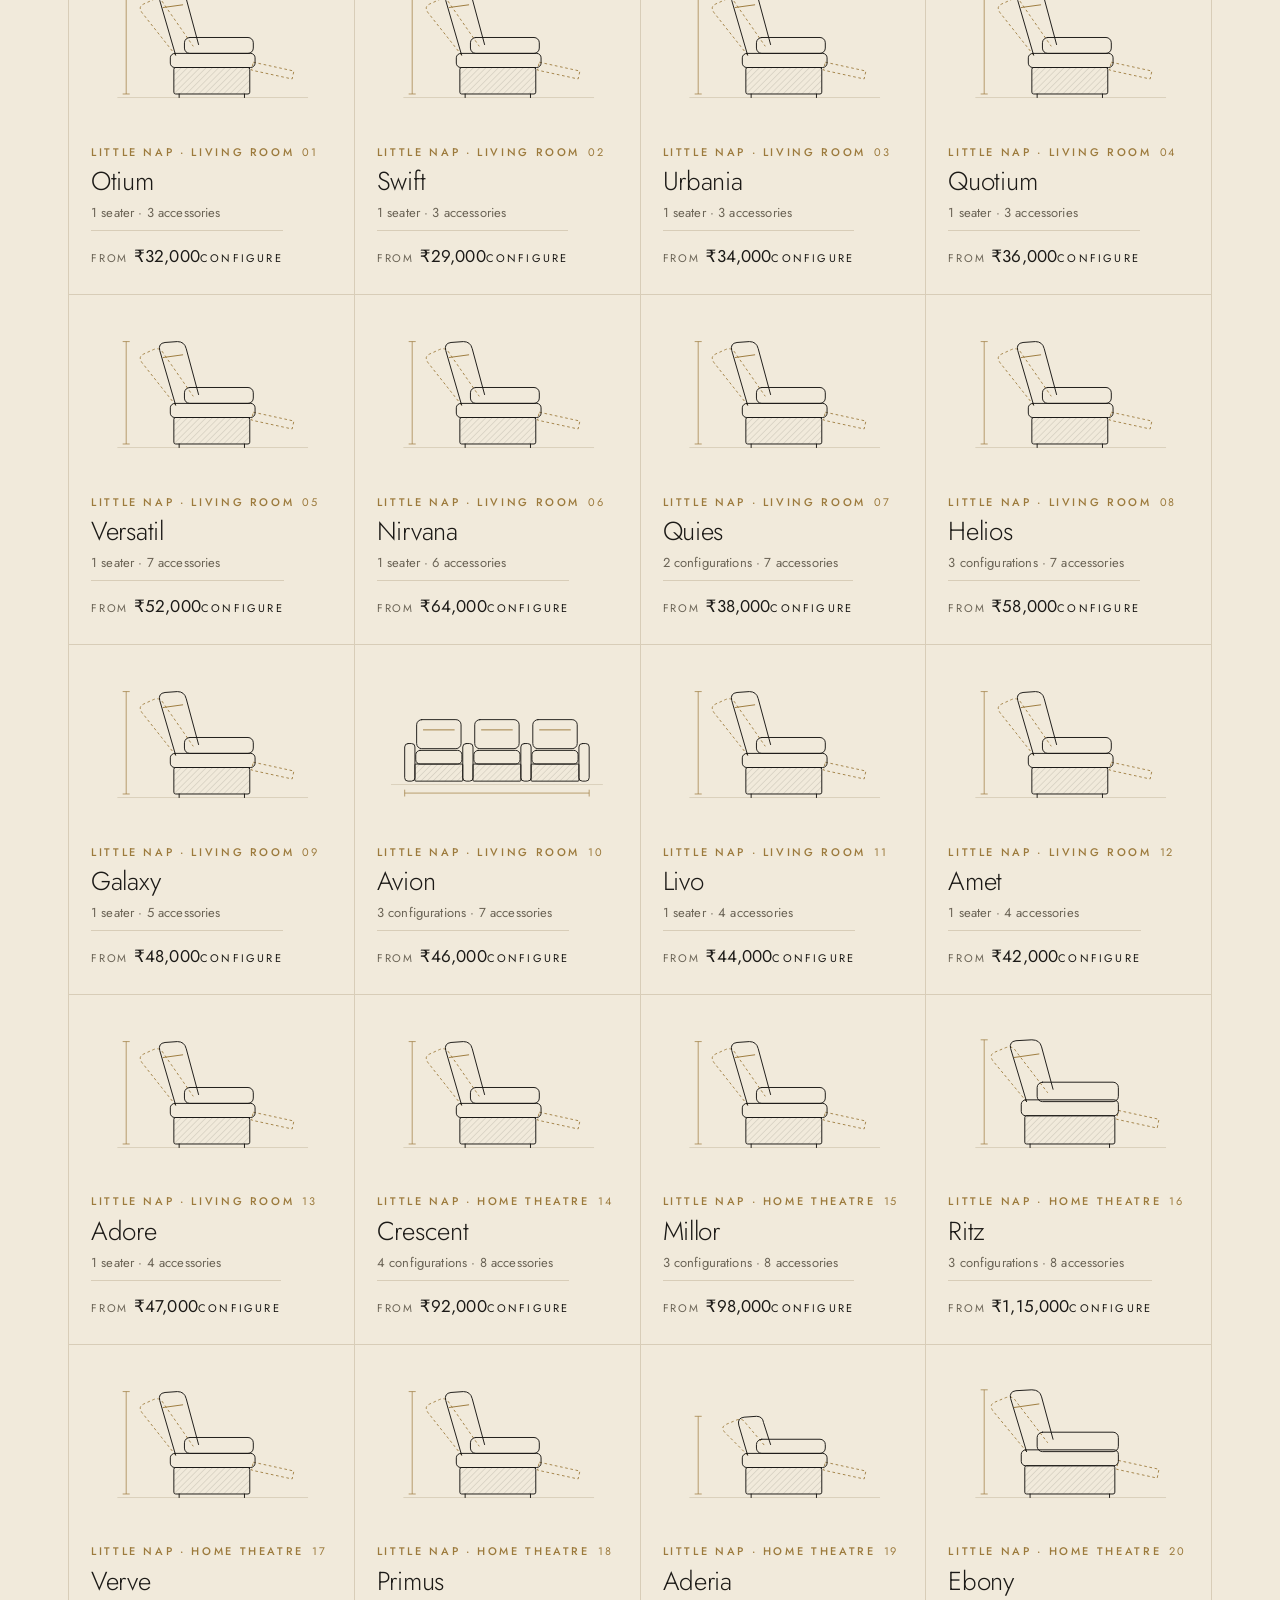
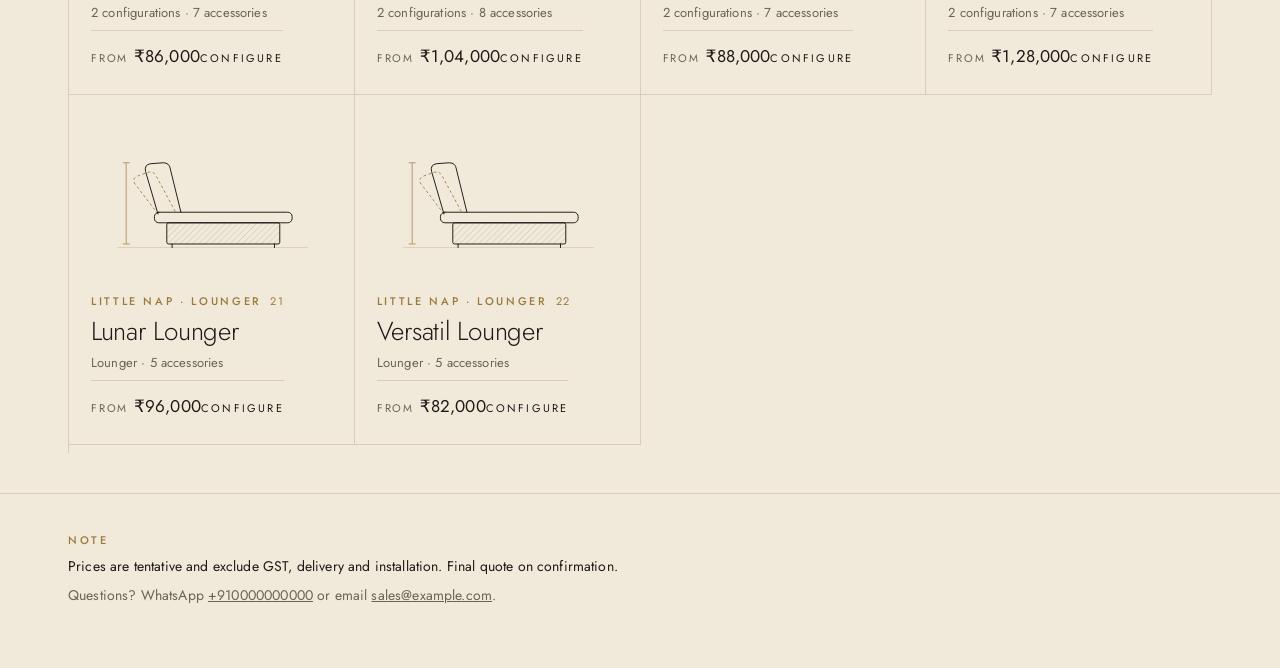
==== commit dcef5429: "Add Awicon logo to header, favicon and quote" ====
--- a/index.html
+++ b/index.html
@@ -9,11 +9,18 @@
   <link rel="preconnect" href="https://fonts.gstatic.com" crossorigin>
   <link href="https://fonts.googleapis.com/css2?family=Jost:wght@300;400;500&display=swap" rel="stylesheet">
   <link rel="stylesheet" href="styles.css">
+  <link rel="icon" type="image/png" href="images/awicon-icon.png">
+  <link rel="apple-touch-icon" href="images/awicon-icon.png">
 </head>
 <body>
   <header class="site-header">
     <div class="wrap header-inner">
-      <a class="logo" href="#" id="logo"></a>
+      <a class="logo" href="#" id="logo" aria-label="Awicon Technologies">
+        <picture>
+          <source srcset="images/awicon-logo-white.png" media="(prefers-color-scheme: dark)">
+          <img src="images/awicon-logo.png" alt="Awicon Technologies" width="480" height="240">
+        </picture>
+      </a>
       <button class="shortlist-btn" id="openShortlist" type="button" aria-haspopup="dialog">
         Shortlist <span class="count" id="shortlistCount">0</span>
       </button>
@@ -111,6 +118,7 @@
   <dialog class="drawer" id="shortlistDialog" aria-labelledby="sTitle">
     <div class="drawer-inner">
       <div class="drawer-head">
+        <img class="print-logo" src="images/awicon-logo.png" alt="Awicon Technologies" width="480" height="240">
         <p class="eyebrow">Your selection</p>
         <h2 id="sTitle">Shortlist</h2>
         <button class="close" type="button" id="closeShortlist" aria-label="Close">×</button>
--- a/styles.css
+++ b/styles.css
@@ -56,8 +56,10 @@
   background: color-mix(in srgb, var(--bg) 90%, transparent);
   backdrop-filter: blur(10px); border-bottom: 1px solid var(--line);
 }
-.header-inner { display: flex; align-items: center; justify-content: space-between; height: 64px; }
-.logo { font-size: 15px; font-weight: 500; letter-spacing: .28em; text-transform: uppercase; text-decoration: none; }
+.header-inner { display: flex; align-items: center; justify-content: space-between; height: 72px; }
+.logo { display: block; line-height: 0; }
+.logo img { height: 40px; width: auto; display: block; }
+.print-logo { display: none; }
 .shortlist-btn {
   display: inline-flex; align-items: center; gap: 10px; cursor: pointer; background: none;
   border: 0; border-bottom: 1px solid transparent; padding: 6px 0;
@@ -275,4 +277,5 @@
   .drawer[open] { position: static; width: 100%; }
   .drawer-inner { height: auto; box-shadow: none; }
   .drawer-list { overflow: visible; }
-}
+  .print-logo { display: block; height: 56px; width: auto; margin-bottom: 18px; }
+}
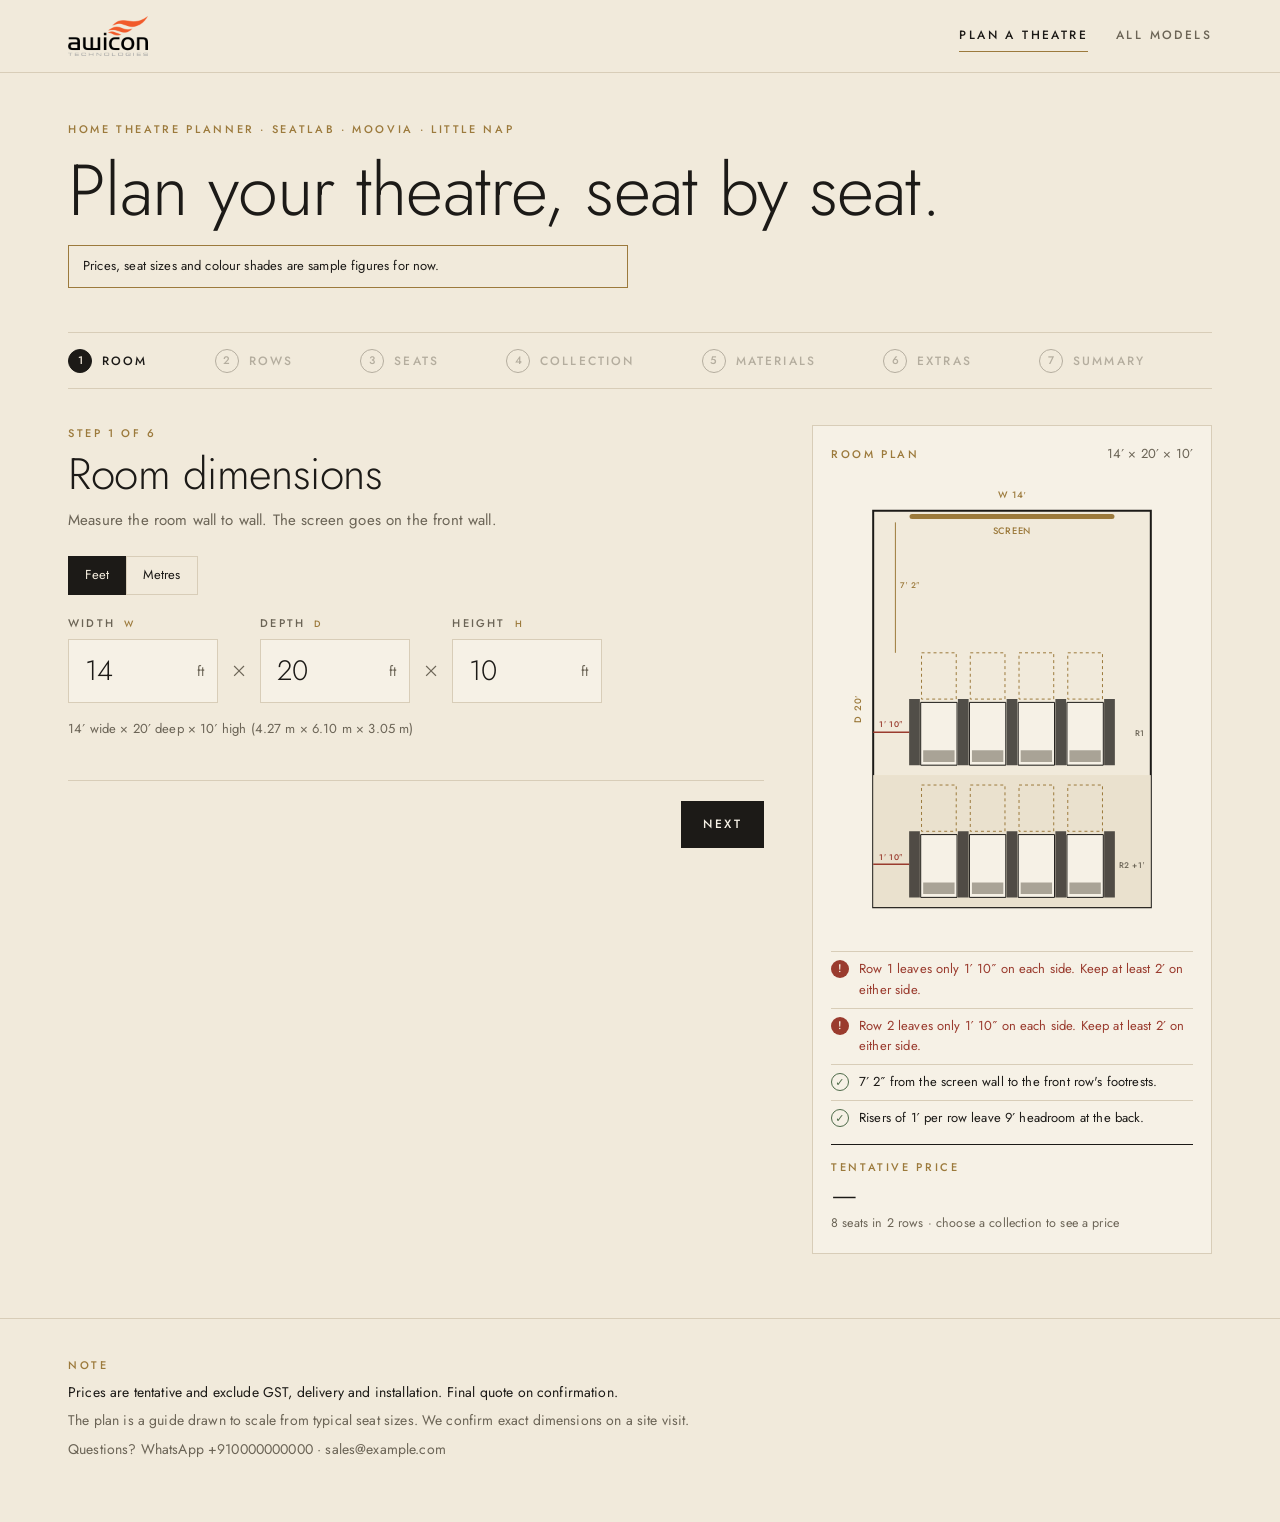
==== commit e262b522: "Home theatre planner: room, rows, seats, collection, materials, extras" ====
--- a/index.html
+++ b/index.html
@@ -3,143 +3,154 @@
 <head>
   <meta charset="utf-8">
   <meta name="viewport" content="width=device-width, initial-scale=1">
-  <title>The Recliner Catalogue</title>
-  <meta name="description" content="Browse recliners and home cinema seating from Little Nap, Seatlab and Moovia, choose options and accessories, and see a tentative price.">
+  <title>Home Theatre Planner</title>
+  <meta name="description" content="Plan your home theatre seating: enter the room, set out the rows, choose a collection from Seatlab, Moovia or Little Nap, pick materials and accessories, and see a tentative price.">
   <link rel="preconnect" href="https://fonts.googleapis.com">
   <link rel="preconnect" href="https://fonts.gstatic.com" crossorigin>
   <link href="https://fonts.googleapis.com/css2?family=Jost:wght@300;400;500&display=swap" rel="stylesheet">
   <link rel="stylesheet" href="styles.css">
+  <link rel="stylesheet" href="planner.css">
   <link rel="icon" type="image/png" href="images/awicon-icon.png">
   <link rel="apple-touch-icon" href="images/awicon-icon.png">
 </head>
-<body>
+<body class="planner">
   <header class="site-header">
     <div class="wrap header-inner">
-      <a class="logo" href="#" id="logo" aria-label="Awicon Technologies">
+      <a class="logo" href="index.html" aria-label="Awicon Technologies">
         <picture>
           <source srcset="images/awicon-logo-white.png" media="(prefers-color-scheme: dark)">
           <img src="images/awicon-logo.png" alt="Awicon Technologies" width="480" height="240">
         </picture>
       </a>
-      <button class="shortlist-btn" id="openShortlist" type="button" aria-haspopup="dialog">
-        Shortlist <span class="count" id="shortlistCount">0</span>
-      </button>
+      <nav class="top-nav"><a href="index.html" aria-current="page">Plan a theatre</a><a href="models.html">All models</a></nav>
     </div>
   </header>
 
-  <main>
-    <section class="hero wrap">
-      <p class="eyebrow" id="eyebrow"></p>
-      <div class="hero-grid">
-        <h1 id="heroTitle"></h1>
-        <div>
-          <p class="lede">Every model from our three brands, in one place. Choose a seating size, mechanism, upholstery and accessories to see a tentative price, then send your shortlist to us.</p>
-          <p class="notice" id="sampleNotice" hidden>Model names are from each brand's website. Prices shown are sample figures for now.</p>
+  <main class="wrap">
+    <section class="p-hero">
+      <p class="eyebrow">Home theatre planner · Seatlab · Moovia · Little Nap</p>
+      <h1>Plan your theatre, seat by seat.</h1>
+      <p class="notice" id="sampleNotice" hidden>Prices, seat sizes and colour shades are sample figures for now.</p>
+    </section>
+
+    <ol class="stepper" id="stepper" aria-label="Steps"></ol>
+
+    <div class="p-layout">
+      <div class="p-main">
+        <!-- 1 Room -->
+        <section class="step" data-step="1" aria-labelledby="h1s">
+          <p class="eyebrow">Step 1 of 6</p>
+          <h2 id="h1s">Room dimensions</h2>
+          <p class="muted">Measure the room wall to wall. The screen goes on the front wall.</p>
+          <div class="unit-switch" role="radiogroup" aria-label="Units">
+            <label><input type="radio" name="unit" value="ft" checked><span>Feet</span></label>
+            <label><input type="radio" name="unit" value="m"><span>Metres</span></label>
+          </div>
+          <div class="dims">
+            <label class="dim-field"><span>Width <small>W</small></span><input type="number" inputmode="decimal" min="1" step="0.1" id="roomW"><em class="unit-lbl"></em></label>
+            <span class="times">×</span>
+            <label class="dim-field"><span>Depth <small>D</small></span><input type="number" inputmode="decimal" min="1" step="0.1" id="roomD"><em class="unit-lbl"></em></label>
+            <span class="times">×</span>
+            <label class="dim-field"><span>Height <small>H</small></span><input type="number" inputmode="decimal" min="1" step="0.1" id="roomH"><em class="unit-lbl"></em></label>
+          </div>
+          <p class="hint" id="roomHint"></p>
+        </section>
+
+        <!-- 2 Rows -->
+        <section class="step" data-step="2" aria-labelledby="h2s" hidden>
+          <p class="eyebrow">Step 2 of 6</p>
+          <h2 id="h2s">Number of rows</h2>
+          <p class="muted">Rows behind the first are raised on a riser so everyone sees the screen.</p>
+          <div class="big-choice" id="rowChoice" role="radiogroup" aria-label="Number of rows"></div>
+          <p class="hint" id="rowHint"></p>
+        </section>
+
+        <!-- 3 Seats per row -->
+        <section class="step" data-step="3" aria-labelledby="h3s" hidden>
+          <p class="eyebrow">Step 3 of 6</p>
+          <h2 id="h3s">Seats in each row</h2>
+          <p class="muted"><b>Straight arms</b> make a straight row. <b>Wedged arms</b> are tapered so the row curves towards the screen.</p>
+          <div class="row-cards" id="rowCards"></div>
+        </section>
+
+        <!-- 4 Collection -->
+        <section class="step" data-step="4" aria-labelledby="h4s" hidden>
+          <p class="eyebrow">Step 4 of 6</p>
+          <h2 id="h4s">Choose the collection</h2>
+          <div class="assign" id="assignTarget" role="radiogroup" aria-label="Choose for"></div>
+          <div class="brand-tabs" id="pBrandTabs" role="tablist"></div>
+          <div class="collections" id="collections"></div>
+          <h3 class="sub">Quantity</h3>
+          <div class="qty-rows" id="qtyRows"></div>
+        </section>
+
+        <!-- 5 Materials -->
+        <section class="step" data-step="5" aria-labelledby="h5s" hidden>
+          <p class="eyebrow">Step 5 of 6</p>
+          <h2 id="h5s">Materials and upholstery</h2>
+          <p class="muted">Colour on a screen is only a guide. We'll send physical samples before anything is made.</p>
+          <div id="materials"></div>
+        </section>
+
+        <!-- 6 Customise -->
+        <section class="step" data-step="6" aria-labelledby="h6s" hidden>
+          <p class="eyebrow">Step 6 of 6</p>
+          <h2 id="h6s">Customisations and accessories</h2>
+          <div id="customs"></div>
+        </section>
+
+        <!-- Summary -->
+        <section class="step" data-step="7" aria-labelledby="h7s" hidden>
+          <img class="print-logo" src="images/awicon-logo.png" alt="Awicon Technologies" width="480" height="240">
+          <p class="eyebrow">Your theatre</p>
+          <h2 id="h7s">Summary and tentative quote</h2>
+          <div id="summary"></div>
+          <div class="sum-actions">
+            <a class="primary" id="sendWhatsapp" target="_blank" rel="noopener">Send on WhatsApp</a>
+            <button type="button" class="ghost" id="copyQuote">Copy as text</button>
+            <button type="button" class="ghost" id="copyLink">Copy link to this plan</button>
+            <button type="button" class="ghost" id="printQuote">Print / PDF</button>
+          </div>
+          <button type="button" class="link danger" id="startOver">Start over</button>
+        </section>
+
+        <div class="step-nav">
+          <button type="button" class="ghost" id="backBtn">Back</button>
+          <button type="button" class="primary" id="nextBtn">Next</button>
         </div>
       </div>
-      <div class="rule"></div>
-    </section>
 
-    <section class="wrap controls" aria-label="Filters">
-      <div class="brand-tabs" id="brandTabs" role="tablist"></div>
-      <div class="filter-row">
-        <label class="field search">
-          <span class="sr">Search</span>
-          <input type="search" id="search" placeholder="Search model, collection or feature">
-        </label>
-        <label class="field">
-          <span class="sr">Collection</span>
-          <select id="typeFilter"></select>
-        </label>
-        <label class="field">
-          <span class="sr">Sort</span>
-          <select id="sort">
-            <option value="brand">Sort by brand</option>
-            <option value="price-asc">Price: low to high</option>
-            <option value="price-desc">Price: high to low</option>
-            <option value="name">Name A–Z</option>
-          </select>
-        </label>
-      </div>
-      <p class="result-count" id="resultCount" aria-live="polite"></p>
-    </section>
-
-    <section class="wrap" id="grid" aria-label="Models"></section>
+      <aside class="p-side" aria-label="Room plan">
+        <div class="side-card">
+          <div class="side-head">
+            <p class="eyebrow">Room plan</p>
+            <span class="muted small" id="planDims"></span>
+          </div>
+          <div class="plan" id="plan"></div>
+          <ul class="checks" id="checks"></ul>
+          <div class="side-total">
+            <span class="eyebrow">Tentative price</span>
+            <strong id="sideTotal">—</strong>
+            <small class="muted" id="sideSeats"></small>
+          </div>
+        </div>
+      </aside>
+    </div>
   </main>
 
   <footer class="site-footer">
     <div class="wrap">
       <p class="eyebrow">Note</p>
       <p id="priceNote"></p>
+      <p class="muted">The plan is a guide drawn to scale from typical seat sizes. We confirm exact dimensions on a site visit.</p>
       <p class="muted" id="contactLine"></p>
     </div>
   </footer>
 
-  <!-- Model detail / configurator -->
-  <dialog class="sheet" id="modelDialog" aria-labelledby="mTitle">
-    <form method="dialog" class="sheet-inner" id="modelForm">
-      <button class="close" value="close" aria-label="Close">×</button>
-      <div class="m-media">
-        <div class="m-draw" id="mMedia"></div>
-        <p class="caption" id="mCaption1">Side elevation · not to scale</p>
-        <div class="m-row" id="mRow"></div>
-        <p class="caption" id="mCaption2"></p>
-      </div>
-      <div class="m-body">
-        <p class="eyebrow" id="mBrand"></p>
-        <h2 id="mTitle"></h2>
-        <p class="m-desc" id="mDesc"></p>
-        <ul class="m-features" id="mFeatures"></ul>
-
-        <fieldset>
-          <legend>Seating</legend>
-          <div class="chips" id="mVariants"></div>
-        </fieldset>
-        <div id="mOptions"></div>
-        <fieldset>
-          <legend>Accessories</legend>
-          <div class="acc-list" id="mAccessories"></div>
-        </fieldset>
-
-        <div class="m-total">
-          <div>
-            <span class="eyebrow">Tentative price</span>
-            <strong id="mTotal"></strong>
-            <small class="muted" id="mBreakdown"></small>
-          </div>
-          <button class="primary" type="button" id="mAdd">Add to shortlist</button>
-        </div>
-        <button class="link" type="button" id="mShare">Copy link to this model</button>
-      </div>
-    </form>
-  </dialog>
-
-  <!-- Shortlist drawer -->
-  <dialog class="drawer" id="shortlistDialog" aria-labelledby="sTitle">
-    <div class="drawer-inner">
-      <div class="drawer-head">
-        <img class="print-logo" src="images/awicon-logo.png" alt="Awicon Technologies" width="480" height="240">
-        <p class="eyebrow">Your selection</p>
-        <h2 id="sTitle">Shortlist</h2>
-        <button class="close" type="button" id="closeShortlist" aria-label="Close">×</button>
-      </div>
-      <div class="drawer-list" id="shortlistItems"></div>
-      <div class="drawer-foot">
-        <div class="grand"><span class="eyebrow">Estimated total</span><strong id="grandTotal"></strong></div>
-        <p class="muted small" id="drawerNote"></p>
-        <div class="drawer-actions">
-          <a class="primary" id="sendWhatsapp" target="_blank" rel="noopener">Send on WhatsApp</a>
-          <button type="button" id="copyQuote">Copy as text</button>
-          <button type="button" id="printQuote">Print / PDF</button>
-        </div>
-        <button class="link danger" type="button" id="clearShortlist">Clear shortlist</button>
-      </div>
-    </div>
-  </dialog>
-
   <div class="toast" id="toast" role="status" aria-live="polite"></div>
 
   <script src="catalogue-data.js"></script>
-  <script src="app.js"></script>
+  <script src="drawings.js"></script>
+  <script src="planner.js"></script>
 </body>
 </html>
--- a/styles.css
+++ b/styles.css
@@ -69,6 +69,19 @@
 .count {
   border: 1px solid var(--ink); border-radius: 999px; min-width: 24px; height: 24px;
   display: inline-grid; place-items: center; font-size: 11px; letter-spacing: 0;
+}
+
+/* Top nav (shared with models.html) */
+.top-nav { display: flex; gap: 28px; margin-left: auto; margin-right: 28px; }
+.top-nav a {
+  text-decoration: none; font-size: 12px; font-weight: 500; letter-spacing: .2em; text-transform: uppercase;
+  color: var(--ink-2); padding: 6px 0; border-bottom: 1px solid transparent;
+}
+.top-nav a[aria-current="page"], .top-nav a:hover { color: var(--ink); border-bottom-color: var(--gold); }
+@media (max-width: 760px) {
+  .top-nav { gap: 14px; margin-right: 14px; }
+  .top-nav a { font-size: 10px; letter-spacing: .12em; }
+  .logo img { height: 32px; }
 }
 
 /* Hero */
--- a/planner.css
+++ b/planner.css
@@ -0,0 +1,255 @@
+/* Home theatre planner. Builds on the tokens in styles.css. */
+:root { --ok: #4E6B4A; --warn: var(--danger); --tile: #FBF8F1; }
+@media (prefers-color-scheme: dark) { :root { --ok: #9DBB94; --tile: #E9E3D6; } }
+
+.planner .top-nav { margin-right: 0; }
+
+.p-hero { padding: 48px 0 8px; }
+.p-hero h1 { font-size: clamp(36px, 6vw, 72px); line-height: 1.04; margin-top: 14px; max-width: 900px; }
+.p-hero .notice { max-width: 560px; }
+
+/* Stepper */
+.stepper {
+  list-style: none; margin: 36px 0 0; padding: 0; display: flex; border-top: 1px solid var(--line); border-bottom: 1px solid var(--line);
+  overflow-x: auto; scrollbar-width: none; scroll-margin-top: 80px;
+}
+.stepper li { flex: 1 0 auto; }
+.stepper button {
+  width: 100%; display: flex; align-items: center; gap: 10px; background: none; border: 0; padding: 16px 18px 15px 0;
+  cursor: pointer; color: var(--ink-2); border-bottom: 1px solid transparent; margin-bottom: -1px;
+  font-size: 12px; font-weight: 500; letter-spacing: .18em; text-transform: uppercase; white-space: nowrap;
+}
+.stepper button:disabled { cursor: default; opacity: .45; }
+.stepper button[aria-current="step"] { color: var(--ink); border-bottom-color: var(--gold); }
+.stepper .num {
+  width: 24px; height: 24px; border-radius: 50%; border: 1px solid currentColor; display: inline-grid; place-items: center;
+  font-size: 11px; letter-spacing: 0; flex: none;
+}
+.stepper button[aria-current="step"] .num { background: var(--ink); color: var(--bg); border-color: var(--ink); }
+
+/* Layout */
+.p-layout { display: grid; grid-template-columns: minmax(0, 1fr) 400px; gap: 48px; padding: 36px 0 24px; align-items: start; }
+.step h2 { font-size: clamp(30px, 3.6vw, 44px); line-height: 1.08; margin: 8px 0 10px; }
+.step > .muted { margin: 0 0 24px; max-width: 620px; }
+.hint { color: var(--ink-2); font-size: 13px; margin: 16px 0 0; }
+.sub { font-size: 12px; font-weight: 500; letter-spacing: .22em; text-transform: uppercase; color: var(--gold); margin: 36px 0 0; }
+.lbl-sm { display: block; font-size: 11px; font-weight: 500; letter-spacing: .2em; text-transform: uppercase; color: var(--ink-2); margin-bottom: 8px; }
+.warn-txt { color: var(--warn); }
+.ok-txt { color: var(--ok); }
+.step-nav { display: flex; justify-content: space-between; gap: 12px; margin-top: 40px; padding-top: 20px; border-top: 1px solid var(--line); }
+.ghost {
+  background: none; border: 1px solid var(--line); padding: 13px 22px; cursor: pointer;
+  font-size: 12px; font-weight: 500; letter-spacing: .2em; text-transform: uppercase;
+}
+.ghost:hover { border-color: var(--ink); }
+
+/* Segmented radios (unit, assign target) */
+.unit-switch, .assign { display: flex; flex-wrap: wrap; gap: 0; margin-bottom: 20px; align-items: center; }
+.assign .lbl-sm { margin: 0 16px 0 0; }
+.unit-switch label, .assign label { cursor: pointer; }
+.unit-switch input, .assign input, .big-choice input, .arm-pick input { position: absolute; opacity: 0; pointer-events: none; }
+.unit-switch label span, .assign label span {
+  display: inline-block; padding: 8px 16px; border: 1px solid var(--line); margin-right: -1px; font-size: 13px;
+}
+.unit-switch input:checked + span, .assign input:checked + span { background: var(--ink); color: var(--bg); border-color: var(--ink); }
+.unit-switch input:focus-visible + span, .assign input:focus-visible + span,
+.big-choice input:focus-visible + span, .arm-pick input:focus-visible + span { outline: 1px solid var(--gold); outline-offset: 2px; }
+
+/* 1 Room */
+.dims { display: flex; align-items: flex-end; gap: 14px; flex-wrap: wrap; }
+.dim-field { display: flex; flex-direction: column; gap: 6px; position: relative; }
+.dim-field > span { font-size: 11px; font-weight: 500; letter-spacing: .2em; text-transform: uppercase; color: var(--ink-2); }
+.dim-field small { color: var(--gold); margin-left: 4px; }
+.dim-field input {
+  width: 150px; height: 64px; border: 1px solid var(--line); background: var(--surface); padding: 0 40px 0 16px;
+  font-size: 28px; font-weight: 300; border-radius: 0; -moz-appearance: textfield;
+}
+.dim-field input::-webkit-inner-spin-button { -webkit-appearance: none; }
+.dim-field input:focus { outline: 1px solid var(--gold); outline-offset: 2px; }
+.dim-field em { position: absolute; right: 14px; bottom: 20px; font-style: normal; color: var(--ink-2); font-size: 14px; }
+.times { font-size: 24px; color: var(--ink-2); padding-bottom: 14px; font-weight: 300; }
+
+/* 2 Rows */
+.big-choice { display: grid; grid-template-columns: repeat(4, minmax(0, 1fr)); gap: 10px; max-width: 620px; }
+.big-choice label { cursor: pointer; }
+.big-choice span {
+  display: flex; flex-direction: column; align-items: center; padding: 20px 8px 16px; border: 1px solid var(--line);
+  background: var(--surface); transition: border-color .15s;
+}
+.big-choice b { font-size: 44px; font-weight: 300; line-height: 1; }
+.big-choice small { color: var(--ink-2); font-size: 12px; margin-top: 8px; text-align: center; }
+.big-choice label:hover span { border-color: var(--ink-2); }
+.big-choice input:checked + span { border-color: var(--ink); box-shadow: inset 0 0 0 1px var(--ink); }
+
+/* 3 Seats */
+.row-cards { display: grid; gap: 12px; }
+.row-card { border: 1px solid var(--line); background: var(--surface); padding: 16px 18px 18px; }
+.rc-head { display: flex; justify-content: space-between; align-items: baseline; gap: 12px; flex-wrap: wrap; margin-bottom: 14px; }
+.rc-body { display: flex; gap: 36px; align-items: flex-end; flex-wrap: wrap; }
+.qty { display: inline-flex; align-items: stretch; border: 1px solid var(--line); background: var(--bg); }
+.qty button { width: 40px; height: 40px; border: 0; background: none; cursor: pointer; font-size: 18px; }
+.qty button:disabled { opacity: .3; cursor: default; }
+.qty button:not(:disabled):hover { background: var(--panel); }
+.qty output { min-width: 40px; display: grid; place-items: center; font-size: 17px; border-left: 1px solid var(--line); border-right: 1px solid var(--line); }
+.arm-pick { display: flex; gap: 8px; flex-wrap: wrap; align-items: flex-end; }
+.arm-pick .lbl-sm { width: 100%; }
+.arm-pick label { cursor: pointer; }
+.arm-pick label span {
+  display: inline-flex; align-items: center; gap: 10px; padding: 8px 14px 8px 10px; border: 1px solid var(--line); font-size: 14px; height: 42px;
+}
+.arm-pick svg { width: 44px; height: 18px; }
+.arm-pick .ic { fill: none; stroke: var(--gold); stroke-width: 2.2; stroke-linecap: round; }
+.arm-pick input:checked + span { border-color: var(--ink); box-shadow: inset 0 0 0 1px var(--ink); }
+
+/* 4 Collection: tiles in the spirit of a product line-up */
+.planner .brand-tabs { margin-bottom: 8px; }
+.collections { display: grid; grid-template-columns: repeat(auto-fill, minmax(190px, 1fr)); gap: 4px 8px; margin-top: 8px; }
+.coll {
+  background: none; border: 0; cursor: pointer; padding: 10px 6px 18px; display: flex; flex-direction: column; align-items: center; gap: 6px;
+  color: var(--ink); text-align: center;
+}
+.coll-media {
+  width: 100%; aspect-ratio: 1 / 1; display: grid; place-items: center; background: var(--tile); color: #1C1A17;
+  transition: transform .25s ease;
+}
+.coll-media img { width: 92%; height: 92%; object-fit: contain; mix-blend-mode: multiply; }
+.coll-media svg { width: 82%; height: auto; }
+.coll:hover .coll-media { transform: translateY(-3px); }
+.coll-name {
+  margin-top: 10px; font-size: 15px; font-weight: 400; letter-spacing: .2em; text-transform: uppercase;
+  padding-bottom: 4px; border-bottom: 1.5px solid transparent;
+}
+.coll.sel .coll-name { font-weight: 500; border-bottom-color: currentColor; }
+.coll.sel .coll-media { box-shadow: inset 0 0 0 1px var(--gold); }
+.coll-meta { font-size: 12px; color: var(--ink-2); }
+.coll-warn { font-size: 11px; color: var(--warn); letter-spacing: .04em; }
+.qty-rows { display: grid; gap: 0; border-top: 1px solid var(--line); margin-top: 12px; }
+.qty-row {
+  display: grid; grid-template-columns: minmax(0, 1fr) auto 150px; gap: 8px 20px; align-items: center;
+  padding: 14px 0; border-bottom: 1px solid var(--line);
+}
+.qr-name { display: flex; flex-direction: column; }
+.qr-name strong { font-weight: 400; font-size: 18px; }
+.qr-name small { font-size: 12px; }
+.qr-fit { font-size: 13px; text-align: right; color: var(--ink-2); }
+.qr-warn {
+  grid-column: 1 / -1; margin: 0; padding: 8px 12px; font-size: 13px; color: var(--warn);
+  border: 1px solid color-mix(in srgb, var(--warn) 45%, transparent); background: color-mix(in srgb, var(--warn) 7%, transparent);
+}
+
+/* 5 Materials */
+.mat-model { padding: 8px 0 24px; border-bottom: 1px solid var(--line); margin-bottom: 20px; }
+.mat-model header h3 { font-size: 30px; margin-top: 4px; }
+.mat-grid { display: grid; grid-template-columns: repeat(auto-fill, minmax(200px, 1fr)); gap: 10px; }
+.mat { border: 1px solid var(--line); background: var(--surface); padding: 14px 14px 12px; display: flex; flex-direction: column; gap: 10px; }
+.mat.on { border-color: var(--ink); box-shadow: inset 0 0 0 1px var(--ink); }
+.mat-pick { background: none; border: 0; padding: 0; text-align: left; cursor: pointer; display: flex; flex-direction: column; gap: 2px; color: var(--ink); }
+.mat-name { font-size: 17px; }
+.mat-note { font-size: 11px; letter-spacing: .16em; text-transform: uppercase; color: var(--gold); }
+.mat-add { font-size: 12px; color: var(--ink-2); }
+.swatches { display: flex; flex-wrap: wrap; gap: 8px; }
+.sw {
+  width: 30px; height: 30px; border-radius: 50%; border: 1px solid rgba(0,0,0,.18); cursor: pointer; padding: 0;
+  box-shadow: inset 0 0 0 2px rgba(255,255,255,.12); transition: transform .15s;
+}
+.sw:hover { transform: scale(1.08); }
+.sw.on { outline: 1.5px solid var(--ink); outline-offset: 3px; }
+.sw-name { font-size: 12px; color: var(--ink-2); min-height: 18px; }
+
+/* 6 Extras */
+.acc-once { display: flex; align-items: center; gap: 12px; border-bottom: 1px solid var(--line); padding: 8px 4px; font-size: 14px; }
+.acc-once .qty button { width: 32px; height: 32px; }
+.acc-once .qty output { min-width: 32px; }
+
+/* Side panel */
+.p-side { position: sticky; top: 96px; }
+.side-card { border: 1px solid var(--line); background: var(--surface); padding: 18px 18px 20px; }
+.side-head { display: flex; justify-content: space-between; align-items: baseline; }
+.plan { margin: 10px 0 6px; color: var(--ink); }
+.plan-svg { width: 100%; height: auto; max-height: 52vh; display: block; }
+.plan-svg .room { fill: var(--bg); stroke: var(--ink); stroke-width: 2; vector-effect: non-scaling-stroke; }
+.plan-svg .screen { stroke: var(--gold); stroke-width: 5; vector-effect: non-scaling-stroke; stroke-linecap: round; }
+.plan-svg .riser { fill: var(--panel); }
+.plan-svg .seat { fill: var(--surface); stroke: var(--ink); stroke-width: 1; vector-effect: non-scaling-stroke; }
+.plan-svg .back { fill: var(--ink-2); opacity: .55; }
+.plan-svg .arm { fill: var(--ink); opacity: .75; }
+.plan-svg .foot { fill: none; stroke: var(--gold); stroke-width: 1; stroke-dasharray: 3 3; vector-effect: non-scaling-stroke; }
+.plan-svg .dimln { stroke: var(--gold); stroke-width: 1; vector-effect: non-scaling-stroke; }
+.plan-svg .dimbad { stroke: var(--warn); stroke-width: 1.5; vector-effect: non-scaling-stroke; }
+.plan-svg text { font-family: Jost, sans-serif; font-weight: 500; letter-spacing: .08em; }
+.plan-svg .lbl { fill: var(--gold); }
+.plan-svg .lblbad { fill: var(--warn); }
+.plan-svg .rowlbl { fill: var(--ink-2); }
+.checks { list-style: none; margin: 8px 0 0; padding: 0; font-size: 13px; }
+.checks li { display: flex; gap: 10px; padding: 7px 0; border-top: 1px solid var(--line); }
+.checks li span { flex: none; width: 18px; height: 18px; border-radius: 50%; display: grid; place-items: center; font-size: 11px; font-weight: 500; margin-top: 1px; }
+.checks .ok span { color: var(--ok); border: 1px solid var(--ok); }
+.checks .bad { color: var(--warn); }
+.checks .bad span { background: var(--warn); color: var(--surface); }
+.side-total { display: flex; flex-direction: column; gap: 2px; padding-top: 14px; margin-top: 8px; border-top: 1px solid var(--ink); }
+.side-total strong { font-size: 30px; font-weight: 300; line-height: 1.1; }
+
+/* Summary */
+body[data-at="7"] .p-layout { grid-template-columns: 1fr; }
+body[data-at="7"] .p-side { display: none; }
+.planner .print-logo { display: none; }
+.sum-grid { display: grid; grid-template-columns: minmax(0, 1fr) minmax(0, 1fr); gap: 28px; margin-top: 12px; }
+.sum-plan { border: 1px solid var(--line); background: var(--surface); padding: 12px; }
+.sum-plan .plan-svg { max-height: 520px; }
+.sum-room { font-size: 18px; margin: 0 0 6px; }
+.spec { margin-top: 18px; }
+.spec ul { margin: 6px 0 0; padding: 0; list-style: none; font-size: 14px; }
+.spec li { padding: 4px 0; border-bottom: 1px solid var(--line); }
+.sum-table { width: 100%; border-collapse: collapse; margin-top: 28px; font-size: 15px; }
+.sum-table td { padding: 12px 8px 12px 0; border-bottom: 1px solid var(--line); vertical-align: top; }
+.sum-table td:first-child { width: 72px; color: var(--gold); font-size: 11px; letter-spacing: .18em; text-transform: uppercase; padding-top: 15px; }
+.sum-table small { display: block; color: var(--ink-2); font-size: 12px; }
+.sum-table .num { text-align: right; white-space: nowrap; }
+.sum-table tfoot td { border-top: 1px solid var(--ink); border-bottom: 0; font-size: 17px; }
+.sum-table tfoot .num { font-size: 26px; font-weight: 300; }
+.sum-actions { display: flex; flex-wrap: wrap; gap: 8px; margin-top: 24px; }
+.step .link.danger { margin-top: 18px; }
+
+/* Mobile */
+@media (max-width: 960px) {
+  .p-layout { grid-template-columns: 1fr; gap: 20px; }
+  .p-side { position: static; }
+  .plan-svg { max-height: 260px; }
+  .sum-grid { grid-template-columns: 1fr; }
+}
+@media (max-width: 760px) {
+  .p-hero { padding-top: 32px; }
+  .stepper button { padding-right: 14px; }
+  .stepper .nm { display: none; }
+  .stepper button[aria-current="step"] .nm { display: inline; }
+  .dims { gap: 8px; }
+  .dim-field input { width: 100px; height: 56px; font-size: 22px; padding-right: 30px; }
+  .dim-field em { right: 10px; bottom: 17px; }
+  .times { display: none; }
+  .big-choice b { font-size: 34px; }
+  .rc-body { gap: 18px; }
+  .collections { grid-template-columns: repeat(2, minmax(0, 1fr)); }
+  .coll-name { font-size: 13px; letter-spacing: .14em; }
+  .qty-row { grid-template-columns: minmax(0, 1fr) auto; }
+  .qr-fit { grid-column: 1 / -1; text-align: left; }
+  .qr-fit br { display: none; }
+  .qr-fit span::before { content: " · "; color: var(--ink-2); }
+  .mat-grid { grid-template-columns: repeat(2, minmax(0, 1fr)); gap: 8px; }
+  .mat { padding: 12px 10px 10px; }
+  .mat-name { font-size: 15px; }
+  .mat-note { letter-spacing: .1em; }
+  .sw { width: 26px; height: 26px; }
+  .step-nav { position: sticky; bottom: 0; background: var(--bg); margin: 32px -16px 0; padding: 12px 16px; z-index: 5; }
+  .step-nav button { flex: 1; }
+  .sum-actions > * { flex: 1 1 calc(50% - 8px); }
+  .sum-actions .primary { flex-basis: 100%; }
+}
+
+/* Print the summary as a quote */
+@media print {
+  .planner .site-header, .planner .p-hero, .planner .stepper, .planner .p-side, .planner .step-nav,
+  .planner .sum-actions, .planner .step .link, .planner .site-footer, .planner .toast { display: none !important; }
+  .planner .p-layout { display: block; padding: 0; }
+  .planner .print-logo { display: block; height: 56px; width: auto; margin-bottom: 18px; }
+  .planner .sum-grid { grid-template-columns: 1fr 1fr; }
+}
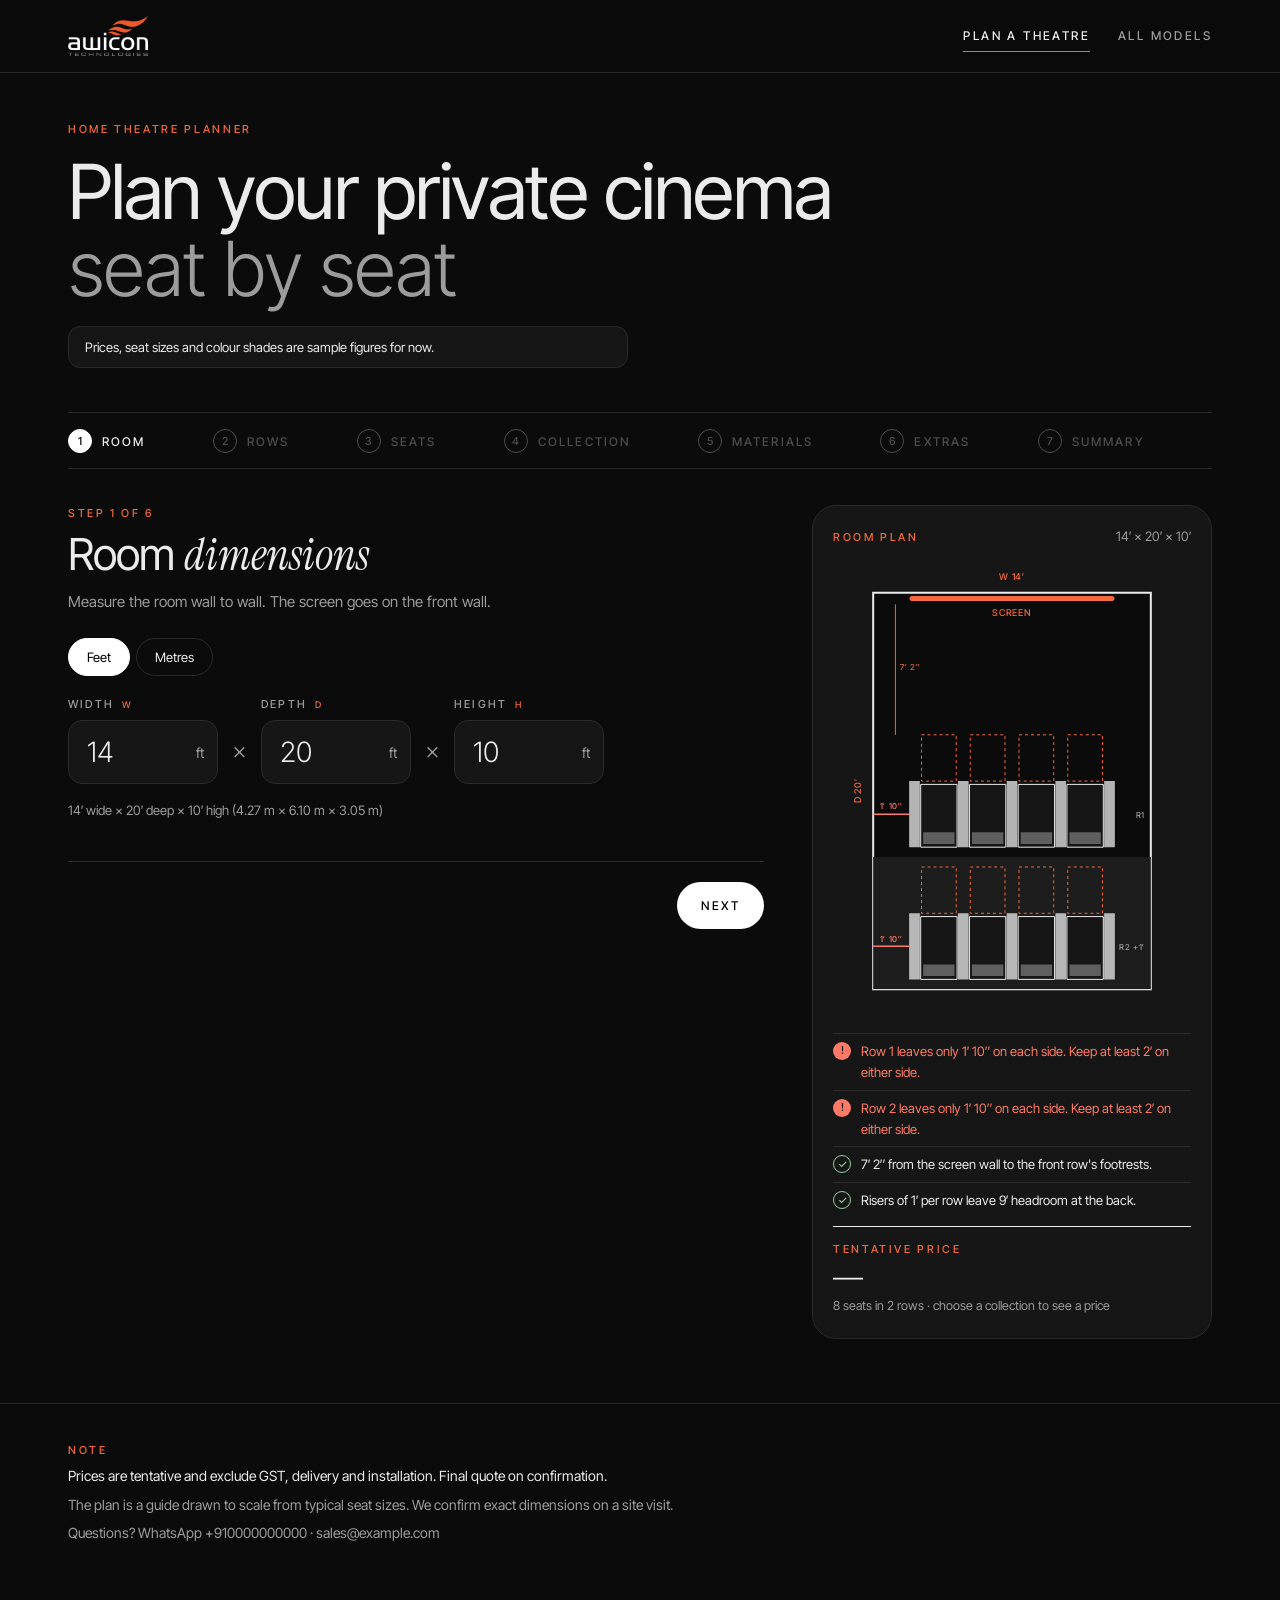
==== commit 73747359: "Match awicontech.com theme, add Cineak, drop brand names from titles" ====
--- a/index.html
+++ b/index.html
@@ -4,10 +4,10 @@
   <meta charset="utf-8">
   <meta name="viewport" content="width=device-width, initial-scale=1">
   <title>Home Theatre Planner</title>
-  <meta name="description" content="Plan your home theatre seating: enter the room, set out the rows, choose a collection from Seatlab, Moovia or Little Nap, pick materials and accessories, and see a tentative price.">
+  <meta name="description" content="Plan your home theatre seating: enter the room, set out the rows, choose a collection, pick materials and accessories, and see a tentative price.">
   <link rel="preconnect" href="https://fonts.googleapis.com">
   <link rel="preconnect" href="https://fonts.gstatic.com" crossorigin>
-  <link href="https://fonts.googleapis.com/css2?family=Jost:wght@300;400;500&display=swap" rel="stylesheet">
+  <link href="https://fonts.googleapis.com/css2?family=Inter+Tight:wght@300;400;500&family=Instrument+Serif:ital@0;1&display=swap" rel="stylesheet">
   <link rel="stylesheet" href="styles.css">
   <link rel="stylesheet" href="planner.css">
   <link rel="icon" type="image/png" href="images/awicon-icon.png">
@@ -17,10 +17,7 @@
   <header class="site-header">
     <div class="wrap header-inner">
       <a class="logo" href="index.html" aria-label="Awicon Technologies">
-        <picture>
-          <source srcset="images/awicon-logo-white.png" media="(prefers-color-scheme: dark)">
-          <img src="images/awicon-logo.png" alt="Awicon Technologies" width="480" height="240">
-        </picture>
+        <img src="images/awicon-logo-white.png" alt="Awicon Technologies" width="480" height="240">
       </a>
       <nav class="top-nav"><a href="index.html" aria-current="page">Plan a theatre</a><a href="models.html">All models</a></nav>
     </div>
@@ -28,8 +25,8 @@
 
   <main class="wrap">
     <section class="p-hero">
-      <p class="eyebrow">Home theatre planner · Seatlab · Moovia · Little Nap</p>
-      <h1>Plan your theatre, seat by seat.</h1>
+      <p class="eyebrow">Home theatre planner</p>
+      <h1>Plan your private cinema<span class="dim">seat by seat</span></h1>
       <p class="notice" id="sampleNotice" hidden>Prices, seat sizes and colour shades are sample figures for now.</p>
     </section>
 
@@ -40,7 +37,7 @@
         <!-- 1 Room -->
         <section class="step" data-step="1" aria-labelledby="h1s">
           <p class="eyebrow">Step 1 of 6</p>
-          <h2 id="h1s">Room dimensions</h2>
+          <h2 id="h1s">Room <em>dimensions</em></h2>
           <p class="muted">Measure the room wall to wall. The screen goes on the front wall.</p>
           <div class="unit-switch" role="radiogroup" aria-label="Units">
             <label><input type="radio" name="unit" value="ft" checked><span>Feet</span></label>
@@ -59,7 +56,7 @@
         <!-- 2 Rows -->
         <section class="step" data-step="2" aria-labelledby="h2s" hidden>
           <p class="eyebrow">Step 2 of 6</p>
-          <h2 id="h2s">Number of rows</h2>
+          <h2 id="h2s">Number of <em>rows</em></h2>
           <p class="muted">Rows behind the first are raised on a riser so everyone sees the screen.</p>
           <div class="big-choice" id="rowChoice" role="radiogroup" aria-label="Number of rows"></div>
           <p class="hint" id="rowHint"></p>
@@ -68,7 +65,7 @@
         <!-- 3 Seats per row -->
         <section class="step" data-step="3" aria-labelledby="h3s" hidden>
           <p class="eyebrow">Step 3 of 6</p>
-          <h2 id="h3s">Seats in each row</h2>
+          <h2 id="h3s">Seats in each <em>row</em></h2>
           <p class="muted"><b>Straight arms</b> make a straight row. <b>Wedged arms</b> are tapered so the row curves towards the screen.</p>
           <div class="row-cards" id="rowCards"></div>
         </section>
@@ -76,7 +73,7 @@
         <!-- 4 Collection -->
         <section class="step" data-step="4" aria-labelledby="h4s" hidden>
           <p class="eyebrow">Step 4 of 6</p>
-          <h2 id="h4s">Choose the collection</h2>
+          <h2 id="h4s">Choose the <em>collection</em></h2>
           <div class="assign" id="assignTarget" role="radiogroup" aria-label="Choose for"></div>
           <div class="brand-tabs" id="pBrandTabs" role="tablist"></div>
           <div class="collections" id="collections"></div>
@@ -87,7 +84,7 @@
         <!-- 5 Materials -->
         <section class="step" data-step="5" aria-labelledby="h5s" hidden>
           <p class="eyebrow">Step 5 of 6</p>
-          <h2 id="h5s">Materials and upholstery</h2>
+          <h2 id="h5s">Materials and <em>upholstery</em></h2>
           <p class="muted">Colour on a screen is only a guide. We'll send physical samples before anything is made.</p>
           <div id="materials"></div>
         </section>
@@ -95,7 +92,7 @@
         <!-- 6 Customise -->
         <section class="step" data-step="6" aria-labelledby="h6s" hidden>
           <p class="eyebrow">Step 6 of 6</p>
-          <h2 id="h6s">Customisations and accessories</h2>
+          <h2 id="h6s">Customisations and <em>accessories</em></h2>
           <div id="customs"></div>
         </section>
 
@@ -103,7 +100,7 @@
         <section class="step" data-step="7" aria-labelledby="h7s" hidden>
           <img class="print-logo" src="images/awicon-logo.png" alt="Awicon Technologies" width="480" height="240">
           <p class="eyebrow">Your theatre</p>
-          <h2 id="h7s">Summary and tentative quote</h2>
+          <h2 id="h7s">Summary and tentative <em>quote</em></h2>
           <div id="summary"></div>
           <div class="sum-actions">
             <a class="primary" id="sendWhatsapp" target="_blank" rel="noopener">Send on WhatsApp</a>
--- a/styles.css
+++ b/styles.css
@@ -1,42 +1,33 @@
 :root {
-  --bg: #F1EADB;
-  --surface: #F6F1E6;
-  --panel: #EAE1CE;
-  --ink: #1C1A17;
-  --ink-2: #6B6456;
-  --line: #D8CDB8;
-  --gold: #9C7A3C;
-  --accent: #1C1A17;
-  --accent-ink: #F6F1E6;
-  --danger: #9A3B2E;
-  --shadow: 0 18px 50px rgba(40, 30, 10, .10);
-  color-scheme: light;
-}
-@media (prefers-color-scheme: dark) {
-  :root {
-    --bg: #14130F;
-    --surface: #1B1915;
-    --panel: #211F1A;
-    --ink: #ECE5D5;
-    --ink-2: #A59C8A;
-    --line: #36322A;
-    --gold: #C9A46A;
-    --accent: #ECE5D5;
-    --accent-ink: #14130F;
-    --danger: #D9826F;
-    --shadow: 0 18px 50px rgba(0, 0, 0, .45);
-    color-scheme: dark;
-  }
+  /* Matched to awicontech.com: near-black, off-white type, white pill buttons, rounded cards.
+     --gold is the accent used for labels and dimensions (Awicon orange). */
+  --bg: #0B0B0B;
+  --surface: #161616;
+  --panel: #1D1D1D;
+  --ink: #EBEBEB;
+  --ink-2: #9C9C9C;
+  --line: #2A2A2A;
+  --gold: #F2683A;
+  --accent: #FFFFFF;
+  --accent-ink: #000000;
+  --danger: #FF7A66;
+  --tile: #E5E5E5;
+  --radius: 16px;
+  --shadow: 0 24px 60px rgba(0, 0, 0, .55);
+  --sans: "Inter Tight", "Helvetica Neue", Arial, sans-serif;
+  --serif: "Instrument Serif", Georgia, serif;
+  color-scheme: dark;
 }
 
 * { box-sizing: border-box; }
 html { -webkit-text-size-adjust: 100%; }
 body {
   margin: 0; background: var(--bg); color: var(--ink);
-  font: 400 15px/1.6 Jost, "Helvetica Neue", system-ui, sans-serif;
-  letter-spacing: .01em;
-}
-h1, h2, h3 { font-weight: 300; margin: 0; letter-spacing: -.01em; }
+  font: 400 15px/1.6 var(--sans);
+  letter-spacing: 0;
+}
+h1, h2, h3 { font-weight: 400; margin: 0; letter-spacing: -.02em; }
+h1 em, h2 em, h3 em { font-family: var(--serif); font-style: italic; font-weight: 400; letter-spacing: 0; }
 button, input, select { font: inherit; color: inherit; letter-spacing: inherit; }
 a { color: inherit; }
 .wrap { max-width: 1240px; margin: 0 auto; padding: 0 16px; }
@@ -67,7 +58,7 @@
 }
 .shortlist-btn:hover { border-bottom-color: var(--gold); }
 .count {
-  border: 1px solid var(--ink); border-radius: 999px; min-width: 24px; height: 24px;
+  border: 1px solid var(--ink); background: var(--ink); color: var(--bg); border-radius: 999px; min-width: 24px; height: 24px;
   display: inline-grid; place-items: center; font-size: 11px; letter-spacing: 0;
 }
 
@@ -90,7 +81,7 @@
 .hero h1 { font-size: clamp(40px, 7vw, 88px); line-height: 1.02; }
 .lede { margin: 0; color: var(--ink-2); max-width: 460px; font-size: 16px; }
 .notice {
-  margin: 18px 0 0; padding: 10px 14px; border: 1px solid var(--gold); color: var(--ink);
+  margin: 18px 0 0; padding: 10px 16px; border: 1px solid var(--line); border-radius: 12px; background: var(--surface); color: var(--ink);
   font-size: 13px; max-width: 460px;
 }
 
@@ -108,7 +99,7 @@
 .filter-row { display: grid; grid-template-columns: 1fr 220px 220px; gap: 12px; margin-top: 20px; }
 .field input, .field select {
   width: 100%; height: 44px; border: 1px solid var(--line); background: var(--surface);
-  border-radius: 0; padding: 0 14px; appearance: none; -webkit-appearance: none;
+  border-radius: 200px; padding: 0 14px; appearance: none; -webkit-appearance: none;
 }
 .field select {
   background-image: linear-gradient(45deg, transparent 50%, var(--ink-2) 50%), linear-gradient(135deg, var(--ink-2) 50%, transparent 50%);
@@ -137,7 +128,8 @@
 }
 .card:hover { background: var(--surface); }
 .card:hover .view { color: var(--gold); }
-.card .media { aspect-ratio: 3 / 2; display: grid; place-items: center; margin-bottom: 10px; color: var(--ink); }
+.card .media { aspect-ratio: 3 / 2; display: grid; place-items: center; margin-bottom: 10px; color: #1C1A17; background: var(--tile); border-radius: var(--radius); overflow: hidden; }
+.card .media img { mix-blend-mode: multiply; object-fit: contain !important; }
 .card .media img { width: 100%; height: 100%; object-fit: cover; }
 .card .media svg { width: 88%; height: auto; }
 .card-top { display: flex; justify-content: space-between; gap: 8px; }
@@ -157,7 +149,7 @@
 .draw .hatch { fill: url(#hatch); stroke: currentColor; stroke-width: 1.1; }
 .draw .floor { stroke: var(--line); stroke-width: 1; }
 .draw .dim { stroke: var(--gold); stroke-width: .8; }
-.draw text { font: 500 7px Jost, sans-serif; letter-spacing: .12em; fill: var(--gold); }
+.draw text { font: 500 7px var(--sans); letter-spacing: .12em; fill: var(--gold); }
 
 /* Dialogs */
 dialog { border: 0; padding: 0; color: var(--ink); background: transparent; max-width: none; max-height: none; }
@@ -168,10 +160,10 @@
 }
 .sheet { width: min(1080px, calc(100% - 32px)); margin: auto; }
 .sheet-inner {
-  position: relative; background: var(--surface); box-shadow: var(--shadow);
+  position: relative; background: var(--surface); box-shadow: var(--shadow); border-radius: 24px; overflow: hidden;
   display: grid; grid-template-columns: minmax(0, .85fr) minmax(0, 1.15fr); grid-template-rows: minmax(0, 1fr); height: min(860px, calc(100vh - 48px));
 }
-.m-media { background: var(--panel); padding: 36px 28px; display: flex; flex-direction: column; justify-content: center; gap: 6px; color: var(--ink); }
+.m-media { background: var(--tile); --ink: #1C1A17; --ink-2: #555; padding: 36px 28px; display: flex; flex-direction: column; justify-content: center; gap: 6px; color: var(--ink); }
 .m-draw svg, .m-row svg { width: 100%; height: auto; display: block; }
 .m-row svg { max-height: 220px; width: auto; max-width: 100%; margin: 0 auto; }
 .m-draw img { width: 100%; height: auto; display: block; }
@@ -188,7 +180,7 @@
 .chips label { cursor: pointer; }
 .chips input { position: absolute; opacity: 0; pointer-events: none; }
 .chips span {
-  display: inline-flex; flex-direction: column; border: 1px solid var(--line); padding: 9px 14px; font-size: 14px; min-width: 120px;
+  display: inline-flex; flex-direction: column; border: 1px solid var(--line); padding: 9px 16px; font-size: 14px; min-width: 120px; border-radius: 12px;
   transition: border-color .15s;
 }
 .chips span small { color: var(--ink-2); font-size: 12px; }
@@ -213,10 +205,10 @@
 .m-total div { display: flex; flex-direction: column; gap: 2px; }
 .m-total strong { font-size: 30px; font-weight: 300; line-height: 1.1; }
 .primary {
-  background: var(--accent); color: var(--accent-ink); border: 0; padding: 14px 22px; cursor: pointer;
+  background: var(--accent); color: var(--accent-ink); border: 0; padding: 14px 24px; cursor: pointer; border-radius: 200px;
   font-size: 12px; font-weight: 500; letter-spacing: .2em; text-transform: uppercase; text-decoration: none; text-align: center;
 }
-.primary:hover { background: var(--gold); color: #fff; }
+.primary:hover { background: #D9D9D9; color: #000; }
 .link { background: none; border: 0; padding: 0; color: var(--ink-2); text-decoration: underline; text-underline-offset: 3px; cursor: pointer; font-size: 13px; }
 .m-total + .link { margin-top: 40px; }
 .danger { color: var(--danger); }
@@ -245,7 +237,7 @@
 .drawer-actions { display: grid; grid-template-columns: 1fr 1fr; gap: 8px; margin-top: 14px; }
 .drawer-actions .primary { grid-column: 1 / -1; }
 .drawer-actions button:not(.primary) {
-  border: 1px solid var(--line); background: none; padding: 11px; cursor: pointer;
+  border: 1px solid var(--line); background: none; padding: 11px; cursor: pointer; border-radius: 200px;
   font-size: 12px; letter-spacing: .16em; text-transform: uppercase;
 }
 .drawer-foot .link { margin-top: 14px; }
@@ -257,7 +249,7 @@
 /* Toast */
 .toast {
   position: fixed; left: 50%; bottom: 24px; transform: translate(-50%, 20px); opacity: 0; pointer-events: none;
-  background: var(--accent); color: var(--accent-ink); padding: 10px 18px; font-size: 13px; letter-spacing: .06em;
+  background: var(--accent); color: var(--accent-ink); padding: 10px 18px; font-size: 13px; letter-spacing: .02em; border-radius: 200px;
   transition: opacity .2s, transform .2s; z-index: 100;
 }
 .toast.show { opacity: 1; transform: translate(-50%, 0); }
@@ -287,6 +279,7 @@
 @media print {
   .site-header, .hero, .controls, #grid, .site-footer, .toast, .drawer-actions, .link, .close, .s-item .qty button, .s-item .remove { display: none !important; }
   body { background: #fff; color: #000; }
+  :root { --bg: #fff; --surface: #fff; --panel: #f2f2f2; --ink: #111; --ink-2: #555; --line: #ccc; --gold: #C4471E; }
   .drawer[open] { position: static; width: 100%; }
   .drawer-inner { height: auto; box-shadow: none; }
   .drawer-list { overflow: visible; }
--- a/planner.css
+++ b/planner.css
@@ -1,11 +1,11 @@
 /* Home theatre planner. Builds on the tokens in styles.css. */
-:root { --ok: #4E6B4A; --warn: var(--danger); --tile: #FBF8F1; }
-@media (prefers-color-scheme: dark) { :root { --ok: #9DBB94; --tile: #E9E3D6; } }
+:root { --ok: #8FD19E; --warn: var(--danger); }
 
 .planner .top-nav { margin-right: 0; }
 
 .p-hero { padding: 48px 0 8px; }
-.p-hero h1 { font-size: clamp(36px, 6vw, 72px); line-height: 1.04; margin-top: 14px; max-width: 900px; }
+.p-hero h1 { font-size: clamp(38px, 6vw, 76px); line-height: 1.02; margin-top: 14px; max-width: 900px; font-weight: 400; }
+.p-hero h1 .dim { display: block; color: var(--ink-2); font-weight: 300; }
 .p-hero .notice { max-width: 560px; }
 
 /* Stepper */
@@ -25,7 +25,7 @@
   width: 24px; height: 24px; border-radius: 50%; border: 1px solid currentColor; display: inline-grid; place-items: center;
   font-size: 11px; letter-spacing: 0; flex: none;
 }
-.stepper button[aria-current="step"] .num { background: var(--ink); color: var(--bg); border-color: var(--ink); }
+.stepper button[aria-current="step"] .num { background: var(--accent); color: var(--accent-ink); border-color: var(--accent); }
 
 /* Layout */
 .p-layout { display: grid; grid-template-columns: minmax(0, 1fr) 400px; gap: 48px; padding: 36px 0 24px; align-items: start; }
@@ -38,8 +38,8 @@
 .ok-txt { color: var(--ok); }
 .step-nav { display: flex; justify-content: space-between; gap: 12px; margin-top: 40px; padding-top: 20px; border-top: 1px solid var(--line); }
 .ghost {
-  background: none; border: 1px solid var(--line); padding: 13px 22px; cursor: pointer;
-  font-size: 12px; font-weight: 500; letter-spacing: .2em; text-transform: uppercase;
+  background: none; border: 1px solid var(--line); padding: 13px 24px; cursor: pointer; border-radius: 200px;
+  font-size: 12px; font-weight: 500; letter-spacing: .16em; text-transform: uppercase;
 }
 .ghost:hover { border-color: var(--ink); }
 
@@ -49,9 +49,9 @@
 .unit-switch label, .assign label { cursor: pointer; }
 .unit-switch input, .assign input, .big-choice input, .arm-pick input { position: absolute; opacity: 0; pointer-events: none; }
 .unit-switch label span, .assign label span {
-  display: inline-block; padding: 8px 16px; border: 1px solid var(--line); margin-right: -1px; font-size: 13px;
-}
-.unit-switch input:checked + span, .assign input:checked + span { background: var(--ink); color: var(--bg); border-color: var(--ink); }
+  display: inline-block; padding: 8px 18px; border: 1px solid var(--line); margin-right: 6px; font-size: 13px; border-radius: 200px;
+}
+.unit-switch input:checked + span, .assign input:checked + span { background: var(--accent); color: var(--accent-ink); border-color: var(--accent); }
 .unit-switch input:focus-visible + span, .assign input:focus-visible + span,
 .big-choice input:focus-visible + span, .arm-pick input:focus-visible + span { outline: 1px solid var(--gold); outline-offset: 2px; }
 
@@ -61,8 +61,8 @@
 .dim-field > span { font-size: 11px; font-weight: 500; letter-spacing: .2em; text-transform: uppercase; color: var(--ink-2); }
 .dim-field small { color: var(--gold); margin-left: 4px; }
 .dim-field input {
-  width: 150px; height: 64px; border: 1px solid var(--line); background: var(--surface); padding: 0 40px 0 16px;
-  font-size: 28px; font-weight: 300; border-radius: 0; -moz-appearance: textfield;
+  width: 150px; height: 64px; border: 1px solid var(--line); background: var(--surface); padding: 0 40px 0 18px;
+  font-size: 28px; font-weight: 300; border-radius: 14px; -moz-appearance: textfield;
 }
 .dim-field input::-webkit-inner-spin-button { -webkit-appearance: none; }
 .dim-field input:focus { outline: 1px solid var(--gold); outline-offset: 2px; }
@@ -74,19 +74,19 @@
 .big-choice label { cursor: pointer; }
 .big-choice span {
   display: flex; flex-direction: column; align-items: center; padding: 20px 8px 16px; border: 1px solid var(--line);
-  background: var(--surface); transition: border-color .15s;
-}
-.big-choice b { font-size: 44px; font-weight: 300; line-height: 1; }
+  background: var(--surface); transition: border-color .15s; border-radius: var(--radius);
+}
+.big-choice b { font-size: 44px; font-weight: 400; line-height: 1; }
 .big-choice small { color: var(--ink-2); font-size: 12px; margin-top: 8px; text-align: center; }
 .big-choice label:hover span { border-color: var(--ink-2); }
 .big-choice input:checked + span { border-color: var(--ink); box-shadow: inset 0 0 0 1px var(--ink); }
 
 /* 3 Seats */
 .row-cards { display: grid; gap: 12px; }
-.row-card { border: 1px solid var(--line); background: var(--surface); padding: 16px 18px 18px; }
+.row-card { border: 1px solid var(--line); background: var(--surface); padding: 18px 20px 20px; border-radius: var(--radius); }
 .rc-head { display: flex; justify-content: space-between; align-items: baseline; gap: 12px; flex-wrap: wrap; margin-bottom: 14px; }
 .rc-body { display: flex; gap: 36px; align-items: flex-end; flex-wrap: wrap; }
-.qty { display: inline-flex; align-items: stretch; border: 1px solid var(--line); background: var(--bg); }
+.qty { display: inline-flex; align-items: stretch; border: 1px solid var(--line); background: var(--bg); border-radius: 200px; overflow: hidden; }
 .qty button { width: 40px; height: 40px; border: 0; background: none; cursor: pointer; font-size: 18px; }
 .qty button:disabled { opacity: .3; cursor: default; }
 .qty button:not(:disabled):hover { background: var(--panel); }
@@ -95,7 +95,7 @@
 .arm-pick .lbl-sm { width: 100%; }
 .arm-pick label { cursor: pointer; }
 .arm-pick label span {
-  display: inline-flex; align-items: center; gap: 10px; padding: 8px 14px 8px 10px; border: 1px solid var(--line); font-size: 14px; height: 42px;
+  display: inline-flex; align-items: center; gap: 10px; padding: 8px 16px 8px 12px; border: 1px solid var(--line); font-size: 14px; height: 42px; border-radius: 200px;
 }
 .arm-pick svg { width: 44px; height: 18px; }
 .arm-pick .ic { fill: none; stroke: var(--gold); stroke-width: 2.2; stroke-linecap: round; }
@@ -110,7 +110,7 @@
 }
 .coll-media {
   width: 100%; aspect-ratio: 1 / 1; display: grid; place-items: center; background: var(--tile); color: #1C1A17;
-  transition: transform .25s ease;
+  transition: transform .25s ease; border-radius: var(--radius); overflow: hidden;
 }
 .coll-media img { width: 92%; height: 92%; object-fit: contain; mix-blend-mode: multiply; }
 .coll-media svg { width: 82%; height: auto; }
@@ -120,7 +120,7 @@
   padding-bottom: 4px; border-bottom: 1.5px solid transparent;
 }
 .coll.sel .coll-name { font-weight: 500; border-bottom-color: currentColor; }
-.coll.sel .coll-media { box-shadow: inset 0 0 0 1px var(--gold); }
+.coll.sel .coll-media { box-shadow: 0 0 0 2px var(--ink); }
 .coll-meta { font-size: 12px; color: var(--ink-2); }
 .coll-warn { font-size: 11px; color: var(--warn); letter-spacing: .04em; }
 .qty-rows { display: grid; gap: 0; border-top: 1px solid var(--line); margin-top: 12px; }
@@ -133,7 +133,7 @@
 .qr-name small { font-size: 12px; }
 .qr-fit { font-size: 13px; text-align: right; color: var(--ink-2); }
 .qr-warn {
-  grid-column: 1 / -1; margin: 0; padding: 8px 12px; font-size: 13px; color: var(--warn);
+  grid-column: 1 / -1; margin: 0; padding: 8px 14px; font-size: 13px; color: var(--warn); border-radius: 12px;
   border: 1px solid color-mix(in srgb, var(--warn) 45%, transparent); background: color-mix(in srgb, var(--warn) 7%, transparent);
 }
 
@@ -141,7 +141,7 @@
 .mat-model { padding: 8px 0 24px; border-bottom: 1px solid var(--line); margin-bottom: 20px; }
 .mat-model header h3 { font-size: 30px; margin-top: 4px; }
 .mat-grid { display: grid; grid-template-columns: repeat(auto-fill, minmax(200px, 1fr)); gap: 10px; }
-.mat { border: 1px solid var(--line); background: var(--surface); padding: 14px 14px 12px; display: flex; flex-direction: column; gap: 10px; }
+.mat { border: 1px solid var(--line); background: var(--surface); padding: 14px 14px 12px; border-radius: var(--radius); display: flex; flex-direction: column; gap: 10px; }
 .mat.on { border-color: var(--ink); box-shadow: inset 0 0 0 1px var(--ink); }
 .mat-pick { background: none; border: 0; padding: 0; text-align: left; cursor: pointer; display: flex; flex-direction: column; gap: 2px; color: var(--ink); }
 .mat-name { font-size: 17px; }
@@ -163,7 +163,7 @@
 
 /* Side panel */
 .p-side { position: sticky; top: 96px; }
-.side-card { border: 1px solid var(--line); background: var(--surface); padding: 18px 18px 20px; }
+.side-card { border: 1px solid var(--line); background: var(--surface); padding: 20px 20px 22px; border-radius: 24px; }
 .side-head { display: flex; justify-content: space-between; align-items: baseline; }
 .plan { margin: 10px 0 6px; color: var(--ink); }
 .plan-svg { width: 100%; height: auto; max-height: 52vh; display: block; }
@@ -176,7 +176,7 @@
 .plan-svg .foot { fill: none; stroke: var(--gold); stroke-width: 1; stroke-dasharray: 3 3; vector-effect: non-scaling-stroke; }
 .plan-svg .dimln { stroke: var(--gold); stroke-width: 1; vector-effect: non-scaling-stroke; }
 .plan-svg .dimbad { stroke: var(--warn); stroke-width: 1.5; vector-effect: non-scaling-stroke; }
-.plan-svg text { font-family: Jost, sans-serif; font-weight: 500; letter-spacing: .08em; }
+.plan-svg text { font-family: var(--sans); font-weight: 500; letter-spacing: .08em; }
 .plan-svg .lbl { fill: var(--gold); }
 .plan-svg .lblbad { fill: var(--warn); }
 .plan-svg .rowlbl { fill: var(--ink-2); }
@@ -190,11 +190,11 @@
 .side-total strong { font-size: 30px; font-weight: 300; line-height: 1.1; }
 
 /* Summary */
-body[data-at="7"] .p-layout { grid-template-columns: 1fr; }
+body[data-at="7"] .p-layout { grid-template-columns: minmax(0, 1fr); }
 body[data-at="7"] .p-side { display: none; }
 .planner .print-logo { display: none; }
 .sum-grid { display: grid; grid-template-columns: minmax(0, 1fr) minmax(0, 1fr); gap: 28px; margin-top: 12px; }
-.sum-plan { border: 1px solid var(--line); background: var(--surface); padding: 12px; }
+.sum-plan { border: 1px solid var(--line); background: var(--surface); padding: 12px; border-radius: 24px; }
 .sum-plan .plan-svg { max-height: 520px; }
 .sum-room { font-size: 18px; margin: 0 0 6px; }
 .spec { margin-top: 18px; }
@@ -212,7 +212,7 @@
 
 /* Mobile */
 @media (max-width: 960px) {
-  .p-layout { grid-template-columns: 1fr; gap: 20px; }
+  .p-layout { grid-template-columns: minmax(0, 1fr); gap: 20px; }
   .p-side { position: static; }
   .plan-svg { max-height: 260px; }
   .sum-grid { grid-template-columns: 1fr; }
